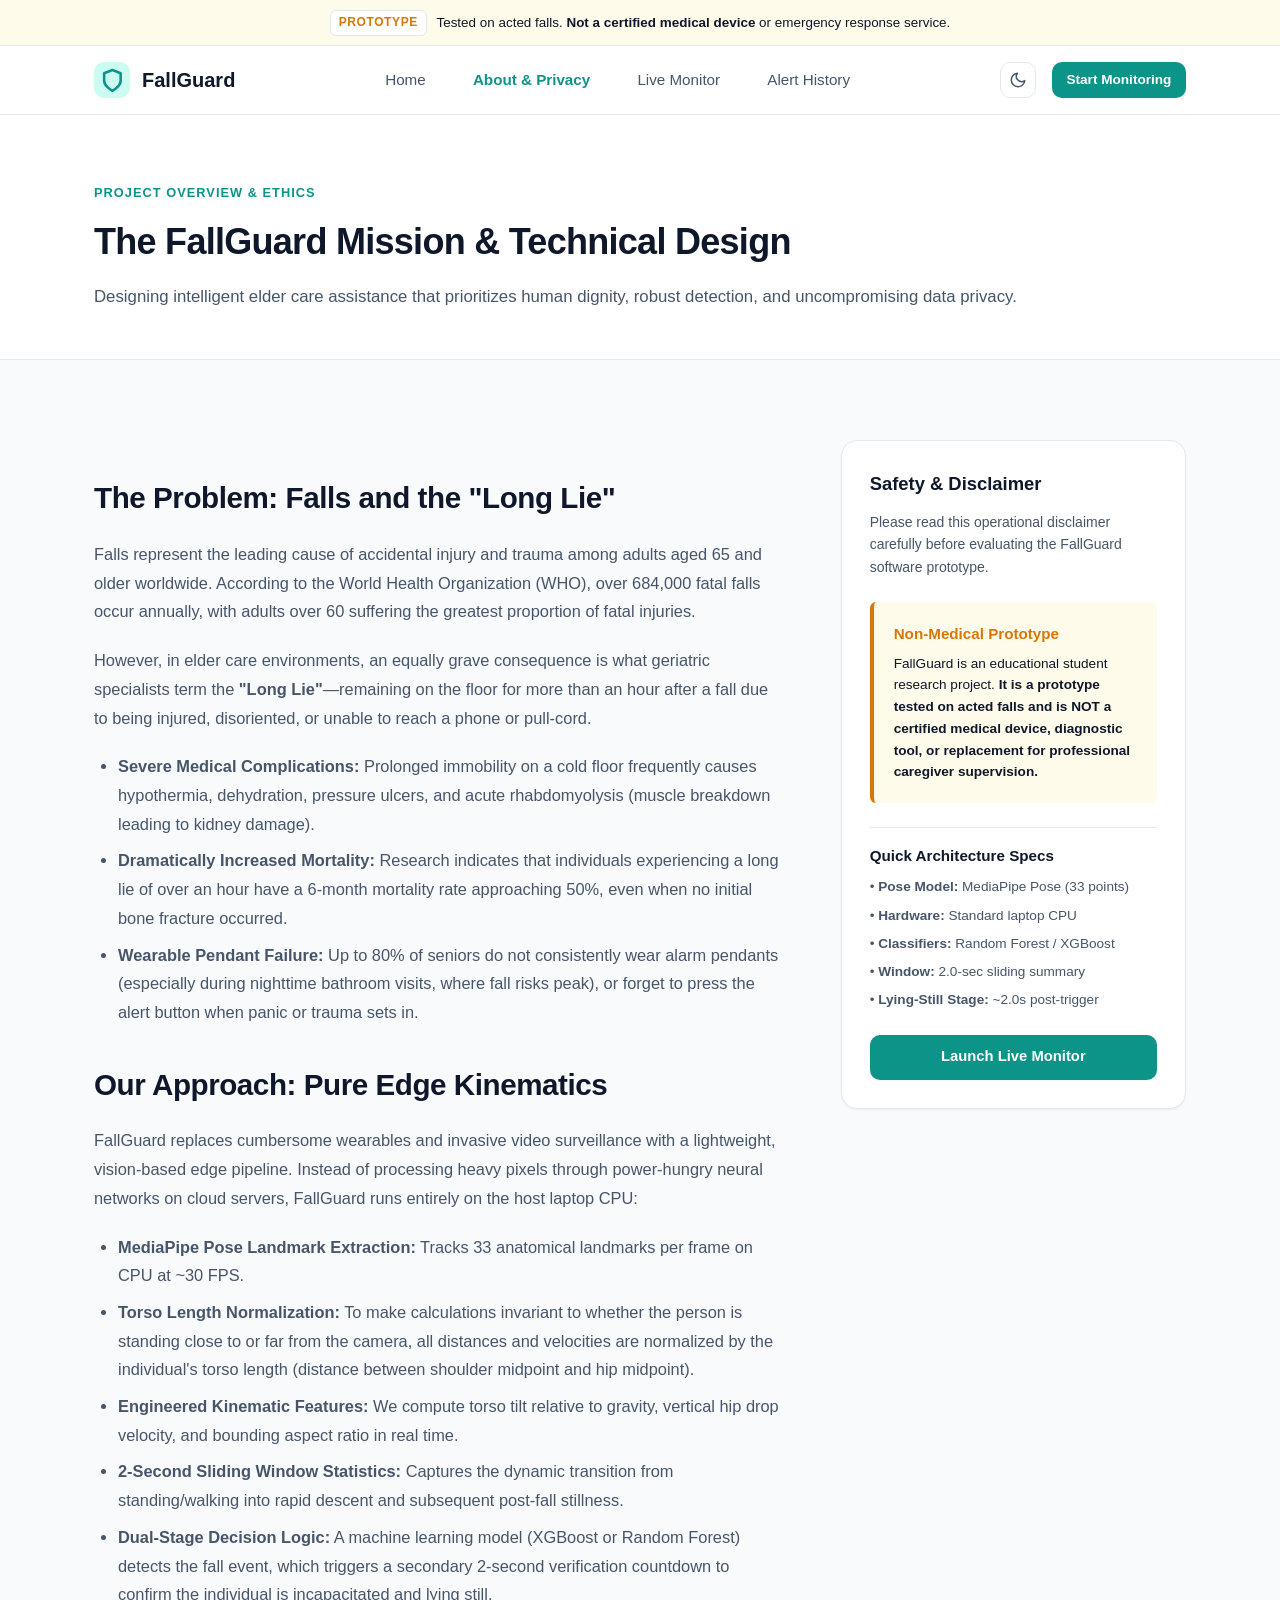
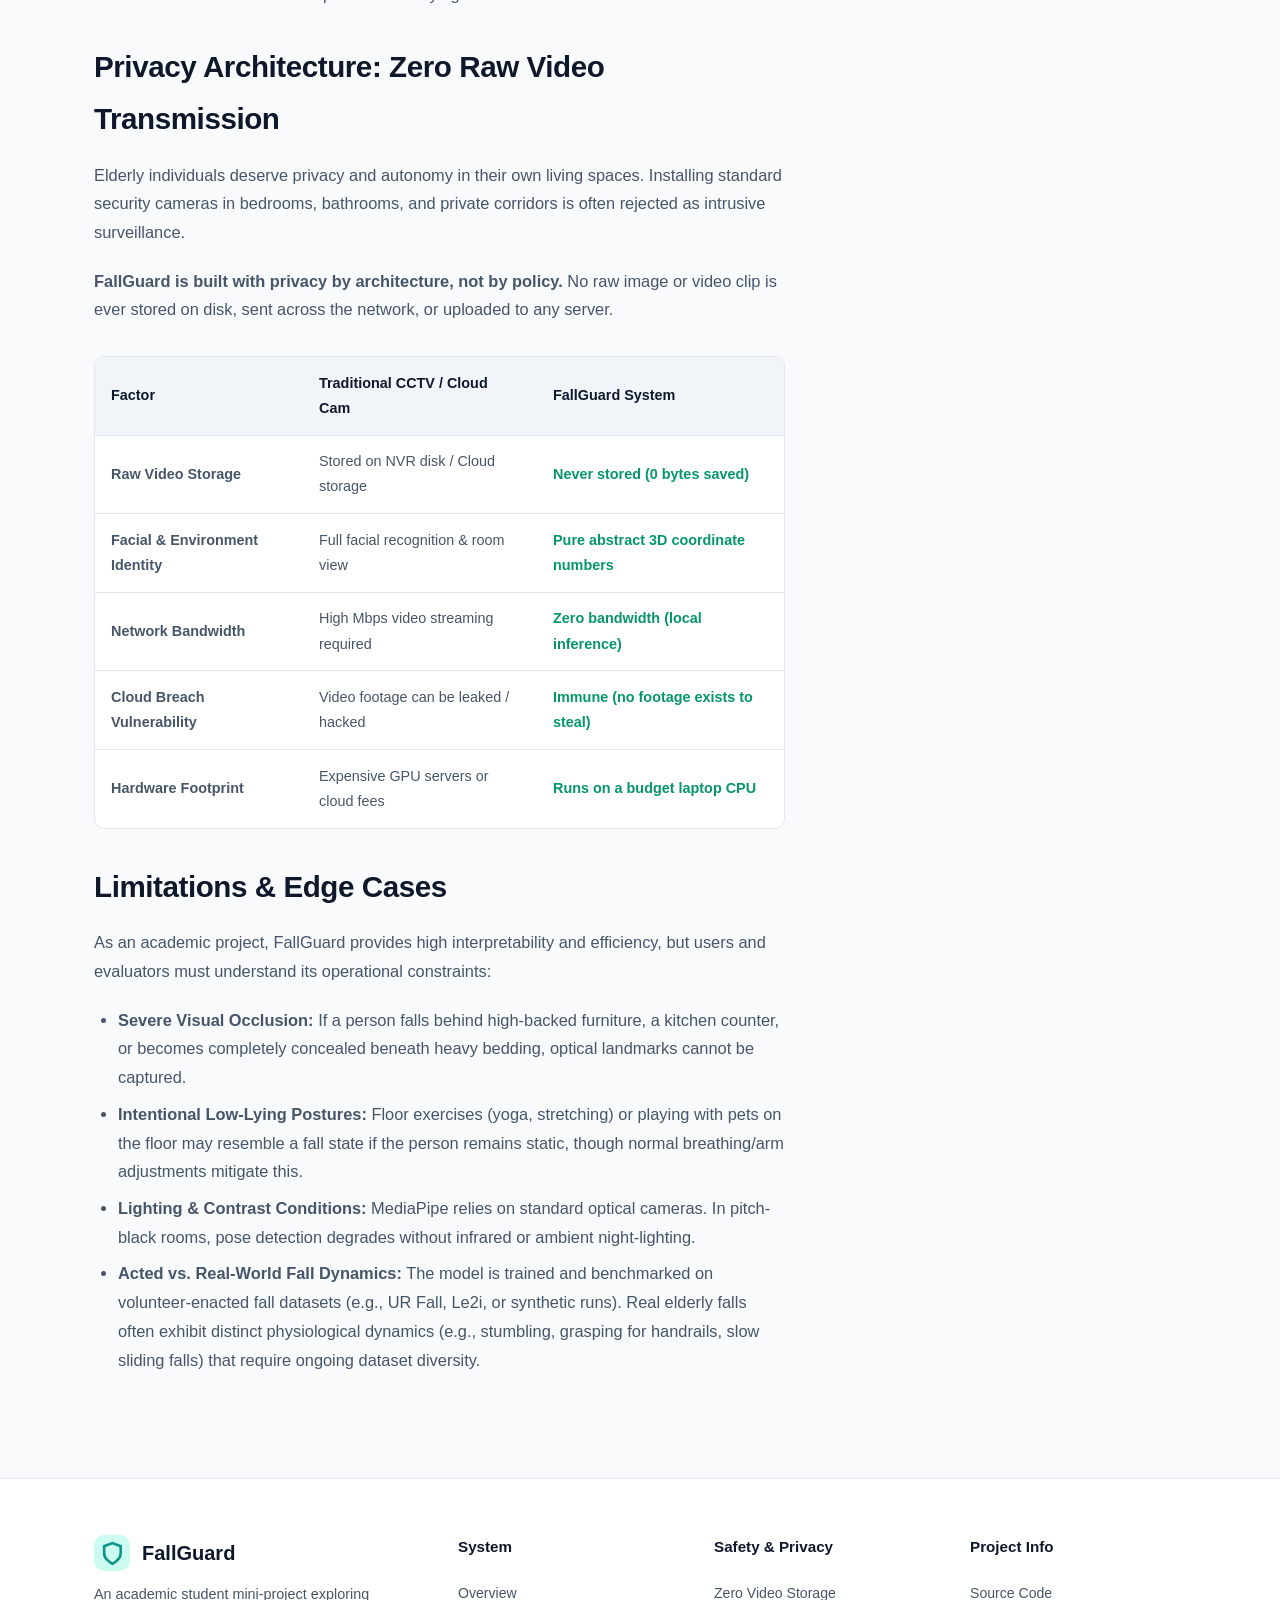
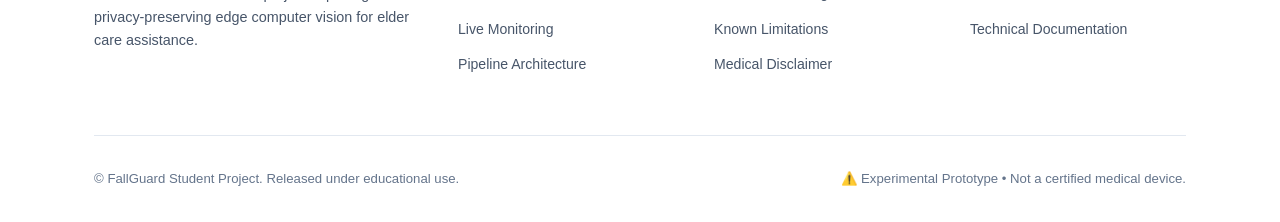
==== app/frontend/about.html @ 69213f38 "first commit: initial FallGuard real-time fall detection project" ====
<!DOCTYPE html>
<html lang="en">
<head>
  <meta charset="UTF-8">
  <meta name="viewport" content="width=device-width, initial-scale=1.0">
  <title>About FallGuard - Problem, Approach, & Privacy Architecture</title>
  <meta name="description" content="Learn about FallGuard's approach to elderly fall detection, solving the 'long lie' problem with zero raw video storage and strict edge privacy.">
  <link rel="stylesheet" href="css/style.css">
</head>
<body>

  <!-- Top Safety Disclaimer Banner -->
  <aside class="disclaimer-banner" role="alert">
    <div class="container">
      <span class="disclaimer-badge">Prototype</span>
      <span>Tested on acted falls. <strong>Not a certified medical device</strong> or emergency response service.</span>
    </div>
  </aside>

  <!-- Shared Navigation Bar -->
  <header class="site-header">
    <div class="container">
      <nav class="navbar" aria-label="Main Navigation">
        <a href="index.html" class="brand" aria-label="FallGuard Home">
          <div class="brand-icon">
            <svg viewBox="0 0 24 24" fill="none" stroke="currentColor" stroke-width="2.5" stroke-linecap="round" stroke-linejoin="round">
              <path d="M12 22s8-4 8-10V5l-8-3-8 3v7c0 6 8 10 8 10z"/>
            </svg>
          </div>
          <span>FallGuard</span>
        </a>

        <ul class="nav-links">
          <li><a href="index.html" class="nav-link">Home</a></li>
          <li><a href="about.html" class="nav-link active">About & Privacy</a></li>
          <li><a href="monitor.html" class="nav-link">Live Monitor</a></li>
        </ul>

        <div class="nav-actions">
          <button id="theme-toggle" class="btn btn-icon-only" aria-label="Toggle theme">
            <!-- Populated via main.js -->
          </button>
          <a href="monitor.html" class="btn btn-primary btn-sm">Start Monitoring</a>
          <button id="mobile-menu-toggle" class="mobile-toggle" aria-label="Open navigation menu">
            <svg width="24" height="24" viewBox="0 0 24 24" fill="none" stroke="currentColor" stroke-width="2">
              <line x1="3" y1="12" x2="21" y2="12"></line>
              <line x1="3" y1="6" x2="21" y2="6"></line>
              <line x1="3" y1="18" x2="21" y2="18"></line>
            </svg>
          </button>
        </div>
      </nav>
    </div>
  </header>

  <main>
    <!-- Page Header -->
    <header class="about-hero">
      <div class="container">
        <span class="section-tag">Project Overview & Ethics</span>
        <h1 class="section-title">The FallGuard Mission & Technical Design</h1>
        <p class="section-subtitle">
          Designing intelligent elder care assistance that prioritizes human dignity, robust detection, and uncompromising data privacy.
        </p>
      </div>
    </header>

    <div class="section">
      <div class="container">
        <div class="about-content-grid">
          <!-- Main Content -->
          <article class="prose">
            <section id="problem">
              <h2>The Problem: Falls and the "Long Lie"</h2>
              <p>
                Falls represent the leading cause of accidental injury and trauma among adults aged 65 and older worldwide. 
                According to the World Health Organization (WHO), over 684,000 fatal falls occur annually, with adults over 60 suffering the greatest proportion of fatal injuries.
              </p>
              <p>
                However, in elder care environments, an equally grave consequence is what geriatric specialists term the <strong>"Long Lie"</strong>—remaining on the floor for more than an hour after a fall due to being injured, disoriented, or unable to reach a phone or pull-cord.
              </p>
              <ul>
                <li><strong>Severe Medical Complications:</strong> Prolonged immobility on a cold floor frequently causes hypothermia, dehydration, pressure ulcers, and acute rhabdomyolysis (muscle breakdown leading to kidney damage).</li>
                <li><strong>Dramatically Increased Mortality:</strong> Research indicates that individuals experiencing a long lie of over an hour have a 6-month mortality rate approaching 50%, even when no initial bone fracture occurred.</li>
                <li><strong>Wearable Pendant Failure:</strong> Up to 80% of seniors do not consistently wear alarm pendants (especially during nighttime bathroom visits, where fall risks peak), or forget to press the alert button when panic or trauma sets in.</li>
              </ul>
            </section>

            <section id="approach">
              <h2>Our Approach: Pure Edge Kinematics</h2>
              <p>
                FallGuard replaces cumbersome wearables and invasive video surveillance with a lightweight, vision-based edge pipeline. 
                Instead of processing heavy pixels through power-hungry neural networks on cloud servers, FallGuard runs entirely on the host laptop CPU:
              </p>
              <ul>
                <li><strong>MediaPipe Pose Landmark Extraction:</strong> Tracks 33 anatomical landmarks per frame on CPU at ~30 FPS.</li>
                <li><strong>Torso Length Normalization:</strong> To make calculations invariant to whether the person is standing close to or far from the camera, all distances and velocities are normalized by the individual's torso length (distance between shoulder midpoint and hip midpoint).</li>
                <li><strong>Engineered Kinematic Features:</strong> We compute torso tilt relative to gravity, vertical hip drop velocity, and bounding aspect ratio in real time.</li>
                <li><strong>2-Second Sliding Window Statistics:</strong> Captures the dynamic transition from standing/walking into rapid descent and subsequent post-fall stillness.</li>
                <li><strong>Dual-Stage Decision Logic:</strong> A machine learning model (XGBoost or Random Forest) detects the fall event, which triggers a secondary 2-second verification countdown to confirm the individual is incapacitated and lying still.</li>
              </ul>
            </section>

            <section id="privacy">
              <h2>Privacy Architecture: Zero Raw Video Transmission</h2>
              <p>
                Elderly individuals deserve privacy and autonomy in their own living spaces. Installing standard security cameras in bedrooms, bathrooms, and private corridors is often rejected as intrusive surveillance.
              </p>
              <p>
                <strong>FallGuard is built with privacy by architecture, not by policy.</strong> No raw image or video clip is ever stored on disk, sent across the network, or uploaded to any server.
              </p>

              <!-- Comparison Table -->
              <div class="comparison-table-wrapper">
                <table class="comparison-table">
                  <thead>
                    <tr>
                      <th>Factor</th>
                      <th>Traditional CCTV / Cloud Cam</th>
                      <th>FallGuard System</th>
                    </tr>
                  </thead>
                  <tbody>
                    <tr>
                      <td><strong>Raw Video Storage</strong></td>
                      <td>Stored on NVR disk / Cloud storage</td>
                      <td><span style="color:var(--safe); font-weight:700;">Never stored (0 bytes saved)</span></td>
                    </tr>
                    <tr>
                      <td><strong>Facial & Environment Identity</strong></td>
                      <td>Full facial recognition & room view</td>
                      <td><span style="color:var(--safe); font-weight:700;">Pure abstract 3D coordinate numbers</span></td>
                    </tr>
                    <tr>
                      <td><strong>Network Bandwidth</strong></td>
                      <td>High Mbps video streaming required</td>
                      <td><span style="color:var(--safe); font-weight:700;">Zero bandwidth (local inference)</span></td>
                    </tr>
                    <tr>
                      <td><strong>Cloud Breach Vulnerability</strong></td>
                      <td>Video footage can be leaked / hacked</td>
                      <td><span style="color:var(--safe); font-weight:700;">Immune (no footage exists to steal)</span></td>
                    </tr>
                    <tr>
                      <td><strong>Hardware Footprint</strong></td>
                      <td>Expensive GPU servers or cloud fees</td>
                      <td><span style="color:var(--safe); font-weight:700;">Runs on a budget laptop CPU</span></td>
                    </tr>
                  </tbody>
                </table>
              </div>
            </section>

            <section id="limitations">
              <h2>Limitations & Edge Cases</h2>
              <p>
                As an academic project, FallGuard provides high interpretability and efficiency, but users and evaluators must understand its operational constraints:
              </p>
              <ul>
                <li><strong>Severe Visual Occlusion:</strong> If a person falls behind high-backed furniture, a kitchen counter, or becomes completely concealed beneath heavy bedding, optical landmarks cannot be captured.</li>
                <li><strong>Intentional Low-Lying Postures:</strong> Floor exercises (yoga, stretching) or playing with pets on the floor may resemble a fall state if the person remains static, though normal breathing/arm adjustments mitigate this.</li>
                <li><strong>Lighting & Contrast Conditions:</strong> MediaPipe relies on standard optical cameras. In pitch-black rooms, pose detection degrades without infrared or ambient night-lighting.</li>
                <li><strong>Acted vs. Real-World Fall Dynamics:</strong> The model is trained and benchmarked on volunteer-enacted fall datasets (e.g., UR Fall, Le2i, or synthetic runs). Real elderly falls often exhibit distinct physiological dynamics (e.g., stumbling, grasping for handrails, slow sliding falls) that require ongoing dataset diversity.</li>
              </ul>
            </section>
          </article>

          <!-- Sidebar Sticky Information -->
          <aside class="sidebar-box" id="disclaimer">
            <h4>Safety & Disclaimer</h4>
            <p>
              Please read this operational disclaimer carefully before evaluating the FallGuard software prototype.
            </p>

            <div class="disclaimer-card">
              <h5>Non-Medical Prototype</h5>
              <p>
                FallGuard is an educational student research project. 
                <strong>It is a prototype tested on acted falls and is NOT a certified medical device, diagnostic tool, or replacement for professional caregiver supervision.</strong>
              </p>
            </div>

            <div style="margin-top: 1.5rem; padding-top: 1rem; border-top: 1px solid var(--border-color);">
              <h5 style="font-size: 0.95rem; margin-bottom: 0.5rem; color: var(--text-main);">Quick Architecture Specs</h5>
              <ul style="font-size: 0.85rem; color: var(--text-muted); list-style: none; padding-left: 0;">
                <li style="margin-bottom: 0.4rem;">&bull; <strong>Pose Model:</strong> MediaPipe Pose (33 points)</li>
                <li style="margin-bottom: 0.4rem;">&bull; <strong>Hardware:</strong> Standard laptop CPU</li>
                <li style="margin-bottom: 0.4rem;">&bull; <strong>Classifiers:</strong> Random Forest / XGBoost</li>
                <li style="margin-bottom: 0.4rem;">&bull; <strong>Window:</strong> 2.0-sec sliding summary</li>
                <li style="margin-bottom: 0.4rem;">&bull; <strong>Lying-Still Stage:</strong> ~2.0s post-trigger</li>
              </ul>
            </div>

            <div style="margin-top: 1.5rem;">
              <a href="monitor.html" class="btn btn-primary" style="width: 100%;">Launch Live Monitor</a>
            </div>
          </aside>
        </div>
      </div>
    </div>
  </main>

  <!-- Shared Footer -->
  <footer class="site-footer">
    <div class="container">
      <div class="footer-grid">
        <div class="footer-brand">
          <div class="brand">
            <div class="brand-icon">
              <svg viewBox="0 0 24 24" fill="none" stroke="currentColor" stroke-width="2.5">
                <path d="M12 22s8-4 8-10V5l-8-3-8 3v7c0 6 8 10 8 10z"/>
              </svg>
            </div>
            <span>FallGuard</span>
          </div>
          <p>
            An academic student mini-project exploring privacy-preserving edge computer vision for elder care assistance.
          </p>
        </div>

        <div class="footer-column">
          <h5>System</h5>
          <ul>
            <li><a href="index.html">Overview</a></li>
            <li><a href="monitor.html">Live Monitoring</a></li>
            <li><a href="about.html#approach">Pipeline Architecture</a></li>
          </ul>
        </div>

        <div class="footer-column">
          <h5>Safety & Privacy</h5>
          <ul>
            <li><a href="about.html#privacy">Zero Video Storage</a></li>
            <li><a href="about.html#limitations">Known Limitations</a></li>
            <li><a href="about.html#disclaimer">Medical Disclaimer</a></li>
          </ul>
        </div>

        <div class="footer-column">
          <h5>Project Info</h5>
          <ul>
            <li><a href="https://github.com" target="_blank" rel="noopener">Source Code</a></li>
            <li><a href="about.html">Technical Documentation</a></li>
          </ul>
        </div>
      </div>

      <div class="footer-bottom">
        <div>&copy; FallGuard Student Project. Released under educational use.</div>
        <div>⚠️ Experimental Prototype &bull; Not a certified medical device.</div>
      </div>
    </div>
  </footer>

  <script src="js/main.js"></script>
</body>
</html>
---- app/frontend/css/style.css ----
/* ==========================================================================
   FallGuard - Modern Healthcare-Inspired Design System
   Privacy-Friendly Edge Fall Detection System
   ========================================================================== */

:root {
  /* Color Palette - Light Mode (Default) */
  --bg-primary: #f8fafc;
  --bg-surface: #ffffff;
  --bg-surface-elevated: #ffffff;
  --bg-subtle: #f1f5f9;
  --border-color: #e2e8f0;
  --border-subtle: #cbd5e1;

  --text-main: #0f172a;
  --text-muted: #475569;
  --text-faint: #64748b;

  /* Primary Brand (Calm Medical Teal / Cyan) */
  --primary: #0d9488;
  --primary-hover: #0f766e;
  --primary-light: #ccfbf1;
  --primary-glow: rgba(13, 148, 136, 0.15);

  /* Secondary Brand (Trust Navy) */
  --navy: #1e293b;
  --navy-light: #334155;

  /* Status Colors */
  --safe: #059669;
  --safe-bg: #ecfdf5;
  --warning: #d97706;
  --warning-bg: #fffbeb;
  --alert: #dc2626;
  --alert-bg: #fef2f2;
  --info: #0284c7;
  --info-bg: #f0f9ff;

  /* Typography & Layout */
  --font-family: -apple-system, BlinkMacSystemFont, "Segoe UI", Roboto, "Helvetica Neue", Arial, sans-serif;
  --font-mono: ui-monospace, SFMono-Regular, Menlo, Monaco, Consolas, monospace;
  --container-max-width: 1140px;
  --radius-sm: 6px;
  --radius-md: 10px;
  --radius-lg: 16px;
  --radius-full: 9999px;

  /* Shadows */
  --shadow-sm: 0 1px 2px 0 rgba(0, 0, 0, 0.05);
  --shadow-md: 0 4px 6px -1px rgba(0, 0, 0, 0.07), 0 2px 4px -2px rgba(0, 0, 0, 0.05);
  --shadow-lg: 0 10px 15px -3px rgba(0, 0, 0, 0.08), 0 4px 6px -4px rgba(0, 0, 0, 0.04);
  --shadow-glow: 0 0 20px var(--primary-glow);

  /* Transitions */
  --transition-fast: 0.15s ease;
  --transition-normal: 0.25s ease;
}

/* ==========================================================================
   Dark Theme (Automatic via prefers-color-scheme & Manual [data-theme="dark"])
   ========================================================================== */
@media (prefers-color-scheme: dark) {
  :root:not([data-theme="light"]) {
    --bg-primary: #0b1120;
    --bg-surface: #131d33;
    --bg-surface-elevated: #1a2744;
    --bg-subtle: #1e293b;
    --border-color: #24344d;
    --border-subtle: #334155;

    --text-main: #f8fafc;
    --text-muted: #94a3b8;
    --text-faint: #64748b;

    --primary: #14b8a6;
    --primary-hover: #2dd4bf;
    --primary-light: rgba(20, 184, 166, 0.18);
    --primary-glow: rgba(20, 184, 166, 0.25);

    --navy: #0f172a;
    --navy-light: #1e293b;

    --safe: #34d399;
    --safe-bg: rgba(16, 185, 129, 0.12);
    --warning: #fbbf24;
    --warning-bg: rgba(245, 158, 11, 0.12);
    --alert: #f87171;
    --alert-bg: rgba(239, 68, 68, 0.15);
    --info: #38bdf8;
    --info-bg: rgba(56, 189, 248, 0.12);

    --shadow-sm: 0 1px 3px 0 rgba(0, 0, 0, 0.3);
    --shadow-md: 0 4px 8px -1px rgba(0, 0, 0, 0.4);
    --shadow-lg: 0 12px 24px -4px rgba(0, 0, 0, 0.5);
  }
}

:root[data-theme="dark"] {
  --bg-primary: #0b1120;
  --bg-surface: #131d33;
  --bg-surface-elevated: #1a2744;
  --bg-subtle: #1e293b;
  --border-color: #24344d;
  --border-subtle: #334155;

  --text-main: #f8fafc;
  --text-muted: #94a3b8;
  --text-faint: #64748b;

  --primary: #14b8a6;
  --primary-hover: #2dd4bf;
  --primary-light: rgba(20, 184, 166, 0.18);
  --primary-glow: rgba(20, 184, 166, 0.25);

  --navy: #0f172a;
  --navy-light: #1e293b;

  --safe: #34d399;
  --safe-bg: rgba(16, 185, 129, 0.12);
  --warning: #fbbf24;
  --warning-bg: rgba(245, 158, 11, 0.12);
  --alert: #f87171;
  --alert-bg: rgba(239, 68, 68, 0.15);
  --info: #38bdf8;
  --info-bg: rgba(56, 189, 248, 0.12);

  --shadow-sm: 0 1px 3px 0 rgba(0, 0, 0, 0.3);
  --shadow-md: 0 4px 8px -1px rgba(0, 0, 0, 0.4);
  --shadow-lg: 0 12px 24px -4px rgba(0, 0, 0, 0.5);
}

/* ==========================================================================
   Base Resets & Global Styles
   ========================================================================== */
*, *::before, *::after {
  box-sizing: border-box;
  margin: 0;
  padding: 0;
}

html {
  font-family: var(--font-family);
  font-size: 16px;
  line-height: 1.6;
  scroll-behavior: smooth;
  color: var(--text-main);
  background-color: var(--bg-primary);
  transition: background-color var(--transition-normal), color var(--transition-normal);
}

body {
  min-height: 100vh;
  display: flex;
  flex-direction: column;
}

img, svg {
  display: block;
  max-width: 100%;
}

a {
  color: var(--primary);
  text-decoration: none;
  transition: color var(--transition-fast);
}

a:hover {
  color: var(--primary-hover);
}

/* Container */
.container {
  width: 100%;
  max-width: var(--container-max-width);
  margin-left: auto;
  margin-right: auto;
  padding-left: 1.5rem;
  padding-right: 1.5rem;
}

/* ==========================================================================
   Disclaimer Banner
   ========================================================================== */
.disclaimer-banner {
  background-color: var(--warning-bg);
  border-bottom: 1px solid var(--border-color);
  color: var(--text-main);
  font-size: 0.84rem;
  padding: 0.6rem 1rem;
}

.disclaimer-banner .container {
  display: flex;
  align-items: center;
  justify-content: center;
  gap: 0.6rem;
  text-align: center;
}

.disclaimer-badge {
  display: inline-flex;
  align-items: center;
  gap: 0.3rem;
  font-weight: 700;
  color: var(--warning);
  text-transform: uppercase;
  letter-spacing: 0.05em;
  font-size: 0.75rem;
  background: var(--bg-surface);
  border: 1px solid var(--border-color);
  padding: 0.15rem 0.5rem;
  border-radius: var(--radius-sm);
}

/* ==========================================================================
   Navigation Bar
   ========================================================================== */
.site-header {
  position: sticky;
  top: 0;
  z-index: 100;
  background-color: var(--bg-surface);
  backdrop-filter: blur(12px);
  -webkit-backdrop-filter: blur(12px);
  border-bottom: 1px solid var(--border-color);
  transition: background-color var(--transition-normal), border-color var(--transition-normal);
}

.navbar {
  display: flex;
  align-items: center;
  justify-content: space-between;
  height: 4.25rem;
}

.brand {
  display: flex;
  align-items: center;
  gap: 0.75rem;
  font-size: 1.25rem;
  font-weight: 700;
  color: var(--text-main);
}

.brand-icon {
  width: 2.25rem;
  height: 2.25rem;
  color: var(--primary);
  background: var(--primary-light);
  padding: 0.35rem;
  border-radius: var(--radius-md);
  display: flex;
  align-items: center;
  justify-content: center;
}

.nav-links {
  display: flex;
  align-items: center;
  list-style: none;
  gap: 1.75rem;
}

.nav-link {
  font-size: 0.95rem;
  font-weight: 500;
  color: var(--text-muted);
  padding: 0.4rem 0.6rem;
  border-radius: var(--radius-sm);
  transition: color var(--transition-fast), background-color var(--transition-fast);
}

.nav-link:hover {
  color: var(--primary);
  background-color: var(--bg-subtle);
}

.nav-link.active {
  color: var(--primary);
  font-weight: 600;
}

.nav-actions {
  display: flex;
  align-items: center;
  gap: 1rem;
}

/* Buttons */
.btn {
  display: inline-flex;
  align-items: center;
  justify-content: center;
  gap: 0.5rem;
  font-size: 0.925rem;
  font-weight: 600;
  padding: 0.6rem 1.25rem;
  border-radius: var(--radius-md);
  cursor: pointer;
  border: 1px solid transparent;
  transition: all var(--transition-fast);
}

.btn-primary {
  background-color: var(--primary);
  color: #ffffff;
  box-shadow: var(--shadow-sm);
}

.btn-primary:hover {
  background-color: var(--primary-hover);
  color: #ffffff;
  transform: translateY(-1px);
  box-shadow: var(--shadow-md);
}

.btn-outline {
  background-color: transparent;
  border-color: var(--border-subtle);
  color: var(--text-main);
}

.btn-outline:hover {
  background-color: var(--bg-subtle);
  border-color: var(--primary);
  color: var(--primary);
}

.btn-sm {
  padding: 0.4rem 0.85rem;
  font-size: 0.85rem;
}

.btn-icon-only {
  width: 2.25rem;
  height: 2.25rem;
  padding: 0;
  border-radius: var(--radius-md);
  border: 1px solid var(--border-color);
  background: var(--bg-surface);
  color: var(--text-muted);
}

.btn-icon-only:hover {
  color: var(--text-main);
  background: var(--bg-subtle);
}

/* Mobile Toggle */
.mobile-toggle {
  display: none;
  background: transparent;
  border: none;
  color: var(--text-main);
  cursor: pointer;
  padding: 0.5rem;
}

/* ==========================================================================
   Hero Section
   ========================================================================== */
.hero {
  padding: 5rem 0 4rem;
  background: radial-gradient(circle at 85% 15%, var(--primary-glow) 0%, transparent 60%);
  position: relative;
  overflow: hidden;
}

.hero-grid {
  display: grid;
  grid-template-columns: 1.15fr 0.85fr;
  align-items: center;
  gap: 3.5rem;
}

.hero-pill {
  display: inline-flex;
  align-items: center;
  gap: 0.5rem;
  padding: 0.35rem 0.85rem;
  border-radius: var(--radius-full);
  background: var(--primary-light);
  color: var(--primary);
  font-size: 0.825rem;
  font-weight: 600;
  margin-bottom: 1.25rem;
  border: 1px solid rgba(13, 148, 136, 0.25);
}

.hero-title {
  font-size: 3rem;
  line-height: 1.15;
  font-weight: 800;
  letter-spacing: -0.025em;
  margin-bottom: 1.25rem;
  color: var(--text-main);
}

.hero-title .highlight {
  color: var(--primary);
  background: linear-gradient(135deg, var(--primary) 0%, #0284c7 100%);
  -webkit-background-clip: text;
  -webkit-text-fill-color: transparent;
}

.hero-desc {
  font-size: 1.125rem;
  color: var(--text-muted);
  line-height: 1.65;
  margin-bottom: 2rem;
  max-width: 580px;
}

.hero-actions {
  display: flex;
  align-items: center;
  gap: 1rem;
  flex-wrap: wrap;
  margin-bottom: 2rem;
}

.hero-stats {
  display: flex;
  gap: 2rem;
  padding-top: 1.5rem;
  border-top: 1px solid var(--border-color);
}

.stat-item h4 {
  font-size: 1.5rem;
  font-weight: 800;
  color: var(--text-main);
}

.stat-item p {
  font-size: 0.825rem;
  color: var(--text-muted);
}

/* Hero Visual / Interactive Skeleton Card */
.hero-card {
  background: var(--bg-surface);
  border: 1px solid var(--border-color);
  border-radius: var(--radius-lg);
  padding: 1.5rem;
  box-shadow: var(--shadow-lg);
  position: relative;
}

.hero-card-header {
  display: flex;
  align-items: center;
  justify-content: space-between;
  margin-bottom: 1rem;
  padding-bottom: 0.75rem;
  border-bottom: 1px solid var(--border-color);
}

.status-badge {
  display: inline-flex;
  align-items: center;
  gap: 0.4rem;
  padding: 0.25rem 0.65rem;
  border-radius: var(--radius-full);
  font-size: 0.775rem;
  font-weight: 600;
}

.status-badge.safe {
  background: var(--safe-bg);
  color: var(--safe);
}

.status-badge.alert {
  background: var(--alert-bg);
  color: var(--alert);
}

.pulse-dot {
  width: 8px;
  height: 8px;
  border-radius: 50%;
  background-color: currentColor;
  box-shadow: 0 0 0 0 currentColor;
  animation: pulse-ring 2s cubic-bezier(0.455, 0.03, 0.515, 0.955) infinite;
}

@keyframes pulse-ring {
  0% { transform: scale(0.95); opacity: 0.8; }
  50% { transform: scale(1.4); opacity: 0.4; }
  100% { transform: scale(0.95); opacity: 0.8; }
}

.skeleton-preview {
  background: var(--bg-subtle);
  border-radius: var(--radius-md);
  height: 230px;
  display: flex;
  flex-direction: column;
  align-items: center;
  justify-content: center;
  position: relative;
  overflow: hidden;
  border: 1px dashed var(--border-subtle);
}

.skeleton-svg {
  width: 140px;
  height: 180px;
  stroke: var(--primary);
  stroke-width: 2;
  fill: none;
}

.privacy-tag {
  position: absolute;
  bottom: 0.75rem;
  left: 0.75rem;
  background: var(--bg-surface);
  border: 1px solid var(--border-color);
  padding: 0.25rem 0.6rem;
  border-radius: var(--radius-sm);
  font-size: 0.72rem;
  font-weight: 600;
  color: var(--text-muted);
  display: flex;
  align-items: center;
  gap: 0.35rem;
}

.hero-card-footer {
  margin-top: 1rem;
  display: grid;
  grid-template-columns: repeat(3, 1fr);
  gap: 0.5rem;
  text-align: center;
}

.metric-mini {
  background: var(--bg-subtle);
  padding: 0.5rem;
  border-radius: var(--radius-sm);
}

.metric-mini-label {
  font-size: 0.7rem;
  color: var(--text-muted);
  text-transform: uppercase;
  letter-spacing: 0.04em;
}

.metric-mini-val {
  font-size: 0.95rem;
  font-weight: 700;
  color: var(--text-main);
  font-family: var(--font-mono);
}

/* ==========================================================================
   Sections General
   ========================================================================== */
.section {
  padding: 5rem 0;
}

.section-alt {
  background-color: var(--bg-surface);
  border-top: 1px solid var(--border-color);
  border-bottom: 1px solid var(--border-color);
}

.section-header {
  text-align: center;
  max-width: 680px;
  margin: 0 auto 3.5rem;
}

.section-tag {
  display: inline-block;
  font-size: 0.8rem;
  font-weight: 700;
  text-transform: uppercase;
  letter-spacing: 0.08em;
  color: var(--primary);
  margin-bottom: 0.6rem;
}

.section-title {
  font-size: 2.25rem;
  font-weight: 800;
  color: var(--text-main);
  letter-spacing: -0.02em;
  margin-bottom: 0.85rem;
}

.section-subtitle {
  font-size: 1.05rem;
  color: var(--text-muted);
  line-height: 1.6;
}

/* ==========================================================================
   4-Step "How It Works" Flow
   ========================================================================== */
.steps-grid {
  display: grid;
  grid-template-columns: repeat(4, 1fr);
  gap: 1.5rem;
  position: relative;
}

.step-card {
  background: var(--bg-surface);
  border: 1px solid var(--border-color);
  border-radius: var(--radius-lg);
  padding: 1.75rem 1.5rem;
  display: flex;
  flex-direction: column;
  position: relative;
  transition: transform var(--transition-fast), box-shadow var(--transition-fast), border-color var(--transition-fast);
}

.step-card:hover {
  transform: translateY(-4px);
  box-shadow: var(--shadow-lg);
  border-color: var(--primary);
}

.step-num {
  width: 2.25rem;
  height: 2.25rem;
  border-radius: 50%;
  background: var(--primary-light);
  color: var(--primary);
  font-weight: 700;
  font-size: 0.95rem;
  display: flex;
  align-items: center;
  justify-content: center;
  margin-bottom: 1.25rem;
}

.step-icon {
  width: 2.75rem;
  height: 2.75rem;
  color: var(--primary);
  margin-bottom: 1rem;
}

.step-title {
  font-size: 1.15rem;
  font-weight: 700;
  color: var(--text-main);
  margin-bottom: 0.5rem;
}

.step-desc {
  font-size: 0.9rem;
  color: var(--text-muted);
  line-height: 1.55;
}

.step-privacy-note {
  margin-top: auto;
  padding-top: 1rem;
  font-size: 0.775rem;
  font-weight: 600;
  color: var(--safe);
  display: flex;
  align-items: center;
  gap: 0.35rem;
}

/* ==========================================================================
   Key Features Grid
   ========================================================================== */
.features-grid {
  display: grid;
  grid-template-columns: repeat(3, 1fr);
  gap: 1.75rem;
}

.feature-card {
  background: var(--bg-surface);
  border: 1px solid var(--border-color);
  border-radius: var(--radius-lg);
  padding: 2rem;
  transition: all var(--transition-fast);
}

.feature-card:hover {
  border-color: var(--primary);
  box-shadow: var(--shadow-md);
  transform: translateY(-3px);
}

.feature-icon-wrapper {
  width: 3.25rem;
  height: 3.25rem;
  border-radius: var(--radius-md);
  background: var(--primary-light);
  color: var(--primary);
  display: flex;
  align-items: center;
  justify-content: center;
  margin-bottom: 1.25rem;
}

.feature-title {
  font-size: 1.25rem;
  font-weight: 700;
  color: var(--text-main);
  margin-bottom: 0.6rem;
}

.feature-desc {
  font-size: 0.925rem;
  color: var(--text-muted);
  line-height: 1.6;
}

/* ==========================================================================
   Call To Action (CTA) Section
   ========================================================================== */
.cta-box {
  background: linear-gradient(135deg, var(--navy) 0%, #1e3a5f 100%);
  color: #ffffff;
  border-radius: var(--radius-lg);
  padding: 3.5rem 3rem;
  text-align: center;
  box-shadow: var(--shadow-lg);
}

.cta-box h2 {
  font-size: 2.25rem;
  font-weight: 800;
  margin-bottom: 1rem;
  letter-spacing: -0.02em;
}

.cta-box p {
  font-size: 1.1rem;
  color: #cbd5e1;
  max-width: 600px;
  margin: 0 auto 2rem;
}

.cta-box .btn-primary {
  background-color: var(--primary);
  color: #ffffff;
  padding: 0.8rem 2rem;
  font-size: 1rem;
}

.cta-box .btn-primary:hover {
  background-color: #2dd4bf;
  color: #0f172a;
}

/* ==========================================================================
   About Page Specific Styles
   ========================================================================== */
.about-hero {
  padding: 4rem 0 3rem;
  background: var(--bg-surface);
  border-bottom: 1px solid var(--border-color);
}

.about-content-grid {
  display: grid;
  grid-template-columns: 2fr 1fr;
  gap: 3.5rem;
  align-items: start;
}

.prose {
  color: var(--text-main);
  font-size: 1.025rem;
  line-height: 1.75;
}

.prose h2 {
  font-size: 1.85rem;
  font-weight: 800;
  color: var(--text-main);
  margin-top: 2rem;
  margin-bottom: 1rem;
  letter-spacing: -0.015em;
}

.prose h3 {
  font-size: 1.35rem;
  font-weight: 700;
  color: var(--text-main);
  margin-top: 1.5rem;
  margin-bottom: 0.75rem;
}

.prose p {
  margin-bottom: 1.25rem;
  color: var(--text-muted);
}

.prose ul {
  margin-bottom: 1.5rem;
  padding-left: 1.5rem;
  color: var(--text-muted);
}

.prose li {
  margin-bottom: 0.5rem;
}

/* Comparison Table */
.comparison-table-wrapper {
  overflow-x: auto;
  margin: 2rem 0;
  border: 1px solid var(--border-color);
  border-radius: var(--radius-md);
  background: var(--bg-surface);
}

.comparison-table {
  width: 100%;
  border-collapse: collapse;
  text-align: left;
  font-size: 0.9rem;
}

.comparison-table th {
  background: var(--bg-subtle);
  padding: 0.85rem 1rem;
  font-weight: 700;
  color: var(--text-main);
  border-bottom: 1px solid var(--border-color);
}

.comparison-table td {
  padding: 0.85rem 1rem;
  border-bottom: 1px solid var(--border-color);
  color: var(--text-muted);
}

.comparison-table tr:last-child td {
  border-bottom: none;
}

/* Sidebar Callout Card */
.sidebar-box {
  background: var(--bg-surface);
  border: 1px solid var(--border-color);
  border-radius: var(--radius-lg);
  padding: 1.75rem;
  box-shadow: var(--shadow-sm);
  position: sticky;
  top: 6rem;
}

.sidebar-box h4 {
  font-size: 1.15rem;
  font-weight: 700;
  margin-bottom: 0.75rem;
  color: var(--text-main);
}

.sidebar-box p {
  font-size: 0.875rem;
  color: var(--text-muted);
  line-height: 1.6;
  margin-bottom: 1rem;
}

.disclaimer-card {
  border-left: 4px solid var(--warning);
  background: var(--warning-bg);
  padding: 1.25rem;
  border-radius: var(--radius-sm);
  margin-top: 1.5rem;
}

.disclaimer-card h5 {
  font-size: 0.95rem;
  font-weight: 700;
  color: var(--warning);
  margin-bottom: 0.4rem;
}

.disclaimer-card p {
  font-size: 0.85rem;
  color: var(--text-main);
  margin-bottom: 0;
}

/* ==========================================================================
   Monitor Page Placeholder Styles
   ========================================================================== */
.monitor-hero {
  padding: 3rem 0 2rem;
  background: var(--bg-surface);
  border-bottom: 1px solid var(--border-color);
}

.monitor-grid {
  display: grid;
  grid-template-columns: 2fr 1fr;
  gap: 2rem;
  margin: 2.5rem 0;
}

.camera-preview-container {
  background: var(--bg-surface);
  border: 1px solid var(--border-color);
  border-radius: var(--radius-lg);
  overflow: hidden;
  box-shadow: var(--shadow-md);
}

.camera-preview-header {
  padding: 1rem 1.5rem;
  border-bottom: 1px solid var(--border-color);
  display: flex;
  align-items: center;
  justify-content: space-between;
}

.camera-canvas-area {
  background: #090d16;
  height: 440px;
  position: relative;
  display: flex;
  flex-direction: column;
  align-items: center;
  justify-content: center;
  color: #94a3b8;
  text-align: center;
  padding: 2rem;
}

.camera-controls-bar {
  padding: 1rem 1.5rem;
  background: var(--bg-surface);
  border-top: 1px solid var(--border-color);
  display: flex;
  align-items: center;
  justify-content: space-between;
  flex-wrap: wrap;
  gap: 1rem;
}

/* Video Stage & Canvas Overlay */
.video-stage {
  position: relative;
  width: 100%;
  aspect-ratio: 4 / 3;
  background: #020617;
  display: flex;
  align-items: center;
  justify-content: center;
  overflow: hidden;
}

#webcam-video {
  position: absolute;
  top: 0;
  left: 0;
  width: 100%;
  height: 100%;
  object-fit: cover;
  transform: scaleX(-1);
  display: block;
}

#output-canvas {
  position: absolute;
  top: 0;
  left: 0;
  width: 100%;
  height: 100%;
  object-fit: cover;
  transform: scaleX(-1);
  pointer-events: none;
  z-index: 5;
}

/* Standby Empty State */
.video-standby-state {
  display: flex;
  flex-direction: column;
  align-items: center;
  justify-content: center;
  text-align: center;
  color: #94a3b8;
  padding: 2rem;
  z-index: 1;
}

.video-standby-icon {
  width: 54px;
  height: 54px;
  color: #64748b;
  margin-bottom: 1rem;
}

/* Overlays on Canvas */
.no-person-pill {
  position: absolute;
  top: 1.25rem;
  left: 50%;
  transform: translateX(-50%);
  z-index: 10;
  background: rgba(15, 23, 42, 0.88);
  border: 1px solid rgba(245, 158, 11, 0.35);
  color: #fbbf24;
  padding: 0.4rem 1rem;
  border-radius: var(--radius-full);
  font-size: 0.825rem;
  font-weight: 600;
  display: flex;
  align-items: center;
  gap: 0.5rem;
  box-shadow: 0 4px 12px rgba(0, 0, 0, 0.35);
  backdrop-filter: blur(8px);
  transition: opacity 0.2s ease, transform 0.2s ease;
}

.model-loader-overlay {
  position: absolute;
  inset: 0;
  z-index: 20;
  background: rgba(11, 17, 32, 0.92);
  display: flex;
  flex-direction: column;
  align-items: center;
  justify-content: center;
  gap: 1rem;
  color: #f8fafc;
  backdrop-filter: blur(4px);
}

.spinner {
  width: 36px;
  height: 36px;
  border: 3px solid rgba(20, 184, 166, 0.2);
  border-top-color: var(--primary);
  border-radius: 50%;
  animation: spin 0.8s linear infinite;
}

@keyframes spin {
  to { transform: rotate(360deg); }
}

/* Status Badges */
.monitor-badge {
  display: inline-flex;
  align-items: center;
  gap: 0.45rem;
  padding: 0.35rem 0.85rem;
  border-radius: var(--radius-full);
  font-size: 0.825rem;
  font-weight: 700;
  text-transform: uppercase;
  letter-spacing: 0.04em;
  transition: all 0.2s ease;
}

.monitor-badge.normal {
  background: var(--safe-bg);
  color: var(--safe);
  border: 1px solid rgba(5, 150, 105, 0.25);
}

.monitor-badge.warning {
  background: var(--warning-bg);
  color: var(--warning);
  border: 1px solid rgba(217, 119, 6, 0.35);
}

.monitor-badge.alert {
  background: var(--alert-bg);
  color: var(--alert);
  border: 1px solid rgba(220, 38, 38, 0.4);
  animation: pulse-alert 1s infinite alternate;
}

@keyframes pulse-alert {
  from { box-shadow: 0 0 4px var(--alert); }
  to { box-shadow: 0 0 16px var(--alert); }
}

.fps-pill {
  font-family: var(--font-mono);
  font-size: 0.825rem;
  font-weight: 700;
  color: var(--text-faint);
  background: var(--bg-subtle);
  border: 1px solid var(--border-color);
  padding: 0.25rem 0.65rem;
  border-radius: var(--radius-sm);
}

/* Connection Pill */
.connection-pill {
  display: inline-flex;
  align-items: center;
  gap: 0.4rem;
  font-family: var(--font-mono);
  font-size: 0.825rem;
  font-weight: 700;
  padding: 0.25rem 0.65rem;
  border-radius: var(--radius-sm);
  border: 1px solid var(--border-color);
  background: var(--bg-subtle);
  transition: all var(--transition-fast);
}

.connection-pill.connected {
  color: var(--safe);
  border-color: rgba(5, 150, 105, 0.35);
  background: var(--safe-bg);
}

.connection-pill.disconnected {
  color: var(--alert);
  border-color: rgba(220, 38, 38, 0.35);
  background: var(--alert-bg);
}

.connection-dot {
  width: 8px;
  height: 8px;
  border-radius: 50%;
  background-color: currentColor;
}


/* Privacy Guarantee Banner Under Video */
.privacy-under-video {
  margin-top: 0.85rem;
  padding: 0.75rem 1rem;
  background: var(--bg-surface);
  border: 1px solid var(--border-color);
  border-radius: var(--radius-md);
  display: flex;
  align-items: center;
  gap: 0.65rem;
  font-size: 0.825rem;
  color: var(--text-muted);
}

.privacy-under-video svg {
  flex-shrink: 0;
  color: var(--safe);
}


.telemetry-card {
  background: var(--bg-surface);
  border: 1px solid var(--border-color);
  border-radius: var(--radius-lg);
  padding: 1.5rem;
  margin-bottom: 1.5rem;
}

.telemetry-card h4 {
  font-size: 1.05rem;
  font-weight: 700;
  margin-bottom: 1rem;
  color: var(--text-main);
  display: flex;
  align-items: center;
  justify-content: space-between;
}

.telemetry-row {
  display: flex;
  justify-content: space-between;
  align-items: center;
  padding: 0.6rem 0;
  border-bottom: 1px solid var(--border-color);
  font-size: 0.88rem;
}

.telemetry-row:last-child {
  border-bottom: none;
}

.telemetry-label {
  color: var(--text-muted);
}

.telemetry-val {
  font-family: var(--font-mono);
  font-weight: 700;
  color: var(--text-main);
}

/* ==========================================================================
   Footer
   ========================================================================== */
.site-footer {
  margin-top: auto;
  background-color: var(--bg-surface);
  border-top: 1px solid var(--border-color);
  padding: 3.5rem 0 2rem;
}

.footer-grid {
  display: grid;
  grid-template-columns: 1.5fr repeat(3, 1fr);
  gap: 2.5rem;
  margin-bottom: 3rem;
}

.footer-brand p {
  color: var(--text-muted);
  font-size: 0.9rem;
  margin-top: 0.75rem;
  line-height: 1.6;
  max-width: 320px;
}

.footer-column h5 {
  font-size: 0.95rem;
  font-weight: 700;
  color: var(--text-main);
  margin-bottom: 1.25rem;
}

.footer-column ul {
  list-style: none;
}

.footer-column li {
  margin-bottom: 0.65rem;
}

.footer-column a {
  color: var(--text-muted);
  font-size: 0.88rem;
}

.footer-column a:hover {
  color: var(--primary);
}

.footer-bottom {
  padding-top: 2rem;
  border-top: 1px solid var(--border-color);
  display: flex;
  align-items: center;
  justify-content: space-between;
  flex-wrap: wrap;
  gap: 1rem;
  font-size: 0.825rem;
  color: var(--text-faint);
}

/* ==========================================================================
   Responsive Breakpoints
   ========================================================================== */
@media (max-width: 992px) {
  .hero-grid {
    grid-template-columns: 1fr;
    gap: 3rem;
  }
  .hero-title {
    font-size: 2.5rem;
  }
  .steps-grid {
    grid-template-columns: repeat(2, 1fr);
  }
  .features-grid {
    grid-template-columns: 1fr;
  }
  .about-content-grid {
    grid-template-columns: 1fr;
  }
  .monitor-grid {
    grid-template-columns: 1fr;
  }
  .footer-grid {
    grid-template-columns: 1fr 1fr;
  }
}

@media (max-width: 640px) {
  .hero-title {
    font-size: 2rem;
  }
  .steps-grid {
    grid-template-columns: 1fr;
  }
  .nav-links {
    display: none;
    position: absolute;
    top: 4.25rem;
    left: 0;
    right: 0;
    background: var(--bg-surface);
    border-bottom: 1px solid var(--border-color);
    flex-direction: column;
    padding: 1.5rem;
    gap: 1rem;
    box-shadow: var(--shadow-lg);
  }
  .nav-links.show {
    display: flex;
  }
  .mobile-toggle {
    display: block;
  }
  .footer-grid {
    grid-template-columns: 1fr;
  }
}

/* ==========================================================================
   Emergency Fall Alert Banner & Siren Controls
   ========================================================================== */

.emergency-alert-banner {
  position: sticky;
  top: 0;
  left: 0;
  width: 100%;
  z-index: 1000;
  background: linear-gradient(135deg, #b91c1c 0%, #dc2626 50%, #ef4444 100%);
  color: #ffffff;
  padding: 1rem 1.5rem;
  box-shadow: 0 4px 20px rgba(220, 38, 38, 0.4);
  animation: bannerPulse 2s infinite ease-in-out;
}

@keyframes bannerPulse {
  0%, 100% {
    box-shadow: 0 4px 15px rgba(220, 38, 38, 0.35);
  }
  50% {
    box-shadow: 0 4px 30px rgba(239, 68, 68, 0.7);
  }
}

.emergency-alert-banner .banner-inner {
  max-width: var(--container-max-width);
  margin: 0 auto;
  display: flex;
  align-items: center;
  justify-content: space-between;
  flex-wrap: wrap;
  gap: 1rem;
}

.banner-message {
  display: flex;
  align-items: center;
  gap: 0.75rem;
  font-size: 1.1rem;
  font-weight: 600;
  letter-spacing: -0.01em;
}

.banner-icon {
  font-size: 1.4rem;
  animation: bounceAlert 1s infinite alternate ease-in-out;
}

@keyframes bounceAlert {
  from { transform: scale(1); }
  to { transform: scale(1.25); }
}

.banner-id {
  background: rgba(255, 255, 255, 0.2);
  padding: 0.2rem 0.5rem;
  border-radius: var(--radius-sm);
  font-size: 0.8rem;
  font-family: var(--font-mono);
  font-weight: 500;
}

.banner-actions {
  display: flex;
  align-items: center;
  gap: 0.75rem;
}

.btn-dismiss {
  background: #ffffff;
  color: #b91c1c;
  border: none;
  font-weight: 700;
  font-size: 0.95rem;
  padding: 0.55rem 1.25rem;
  border-radius: var(--radius-full);
  display: inline-flex;
  align-items: center;
  gap: 0.5rem;
  cursor: pointer;
  box-shadow: 0 2px 6px rgba(0, 0, 0, 0.2);
  transition: transform var(--transition-fast), background var(--transition-fast), box-shadow var(--transition-fast);
}

.btn-dismiss:hover {
  background: #f8fafc;
  transform: translateY(-1px);
  box-shadow: 0 4px 12px rgba(0, 0, 0, 0.25);
}

.btn-dismiss:active {
  transform: translateY(0);
}

/* Sound Indicator Pill */
.sound-pill {
  display: inline-flex;
  align-items: center;
  gap: 0.35rem;
  padding: 0.35rem 0.65rem;
  border-radius: var(--radius-full);
  font-size: 0.75rem;
  font-weight: 600;
  background: var(--bg-surface);
  border: 1px solid var(--border-color);
  color: var(--text-muted);
}

.sound-pill.enabled {
  color: var(--safe);
  border-color: rgba(5, 150, 105, 0.3);
  background: var(--safe-bg);
}

.sound-pill.muted {
  color: var(--text-faint);
  border-color: var(--border-color);
  background: var(--bg-subtle);
}

.sound-dot {
  width: 7px;
  height: 7px;
  border-radius: 50%;
  background-color: var(--safe);
}

.sound-dot.muted {
  background-color: var(--text-faint);
}

/* Test Alert Button */
.btn-warning-outline {
  background: transparent;
  color: var(--warning);
  border: 1px solid var(--warning);
}

.btn-warning-outline:hover {
  background: var(--warning-bg);
  border-color: var(--warning);
  color: #b45309;
}

/* Dismiss Toast Notification */
.dismiss-toast {
  position: fixed;
  bottom: 2rem;
  right: 2rem;
  z-index: 1100;
  background: #0f172a;
  color: #f8fafc;
  padding: 0.85rem 1.4rem;
  border-radius: var(--radius-md);
  border-left: 4px solid var(--safe);
  box-shadow: var(--shadow-lg);
  font-size: 0.9rem;
  font-weight: 500;
  display: flex;
  align-items: center;
  gap: 0.75rem;
  animation: slideInToast 0.3s ease-out;
}

@keyframes slideInToast {
  from {
    transform: translateY(20px);
    opacity: 0;
  }
  to {
    transform: translateY(0);
    opacity: 1;
  }
}

/* Backend Error Banner */
.backend-error-banner {
  background: var(--warning-bg);
  border-bottom: 1px solid var(--warning);
  color: #92400e;
  padding: 0.65rem 1.25rem;
  font-size: 0.85rem;
  font-weight: 600;
  display: flex;
  align-items: center;
  justify-content: center;
  gap: 0.75rem;
  text-align: center;
}

.btn-retry-pill {
  background: #ffffff;
  border: 1px solid var(--warning);
  color: #92400e;
  padding: 0.2rem 0.6rem;
  border-radius: var(--radius-sm);
  font-size: 0.75rem;
  font-weight: 600;
  cursor: pointer;
}

/* ==========================================================================
   Alert History Table & Settings Styles
   ========================================================================== */

.data-table tbody tr {
  border-bottom: 1px solid var(--border-color);
  transition: background var(--transition-fast);
}

.data-table tbody tr:hover {
  background: var(--bg-subtle);
}

.data-table td {
  padding: 0.9rem 1.25rem;
  vertical-align: middle;
}

/* Status Badges */
.badge-status {
  display: inline-flex;
  align-items: center;
  gap: 0.35rem;
  padding: 0.25rem 0.65rem;
  border-radius: var(--radius-full);
  font-size: 0.75rem;
  font-weight: 700;
  letter-spacing: 0.02em;
}

.badge-status.confirmed {
  background: var(--alert-bg);
  color: var(--alert);
  border: 1px solid rgba(220, 38, 38, 0.3);
}

.badge-status.dismissed {
  background: var(--bg-subtle);
  color: var(--text-faint);
  border: 1px solid var(--border-color);
}

.badge-status.test {
  background: var(--info-bg);
  color: var(--info);
  border: 1px solid rgba(2, 132, 199, 0.3);
}

/* Telegram Badges */
.badge-tg {
  display: inline-flex;
  align-items: center;
  padding: 0.2rem 0.55rem;
  border-radius: var(--radius-sm);
  font-size: 0.75rem;
  font-weight: 600;
}

.badge-tg.sent {
  background: var(--safe-bg);
  color: var(--safe);
}

.badge-tg.unsent {
  background: var(--bg-subtle);
  color: var(--text-faint);
}

/* Probability Tags */
.prob-tag {
  display: inline-block;
  padding: 0.25rem 0.55rem;
  border-radius: var(--radius-sm);
  font-family: var(--font-mono);
  font-size: 0.8rem;
  font-weight: 700;
}

.prob-tag.high {
  background: var(--alert-bg);
  color: var(--alert);
}

.prob-tag.med {
  background: var(--warning-bg);
  color: var(--warning);
}

.btn-xs {
  padding: 0.25rem 0.65rem;
  font-size: 0.75rem;
  border-radius: var(--radius-sm);
}

.settings-card {
  transition: box-shadow var(--transition-normal);
}

.settings-card:hover {
  box-shadow: var(--shadow-md);
}
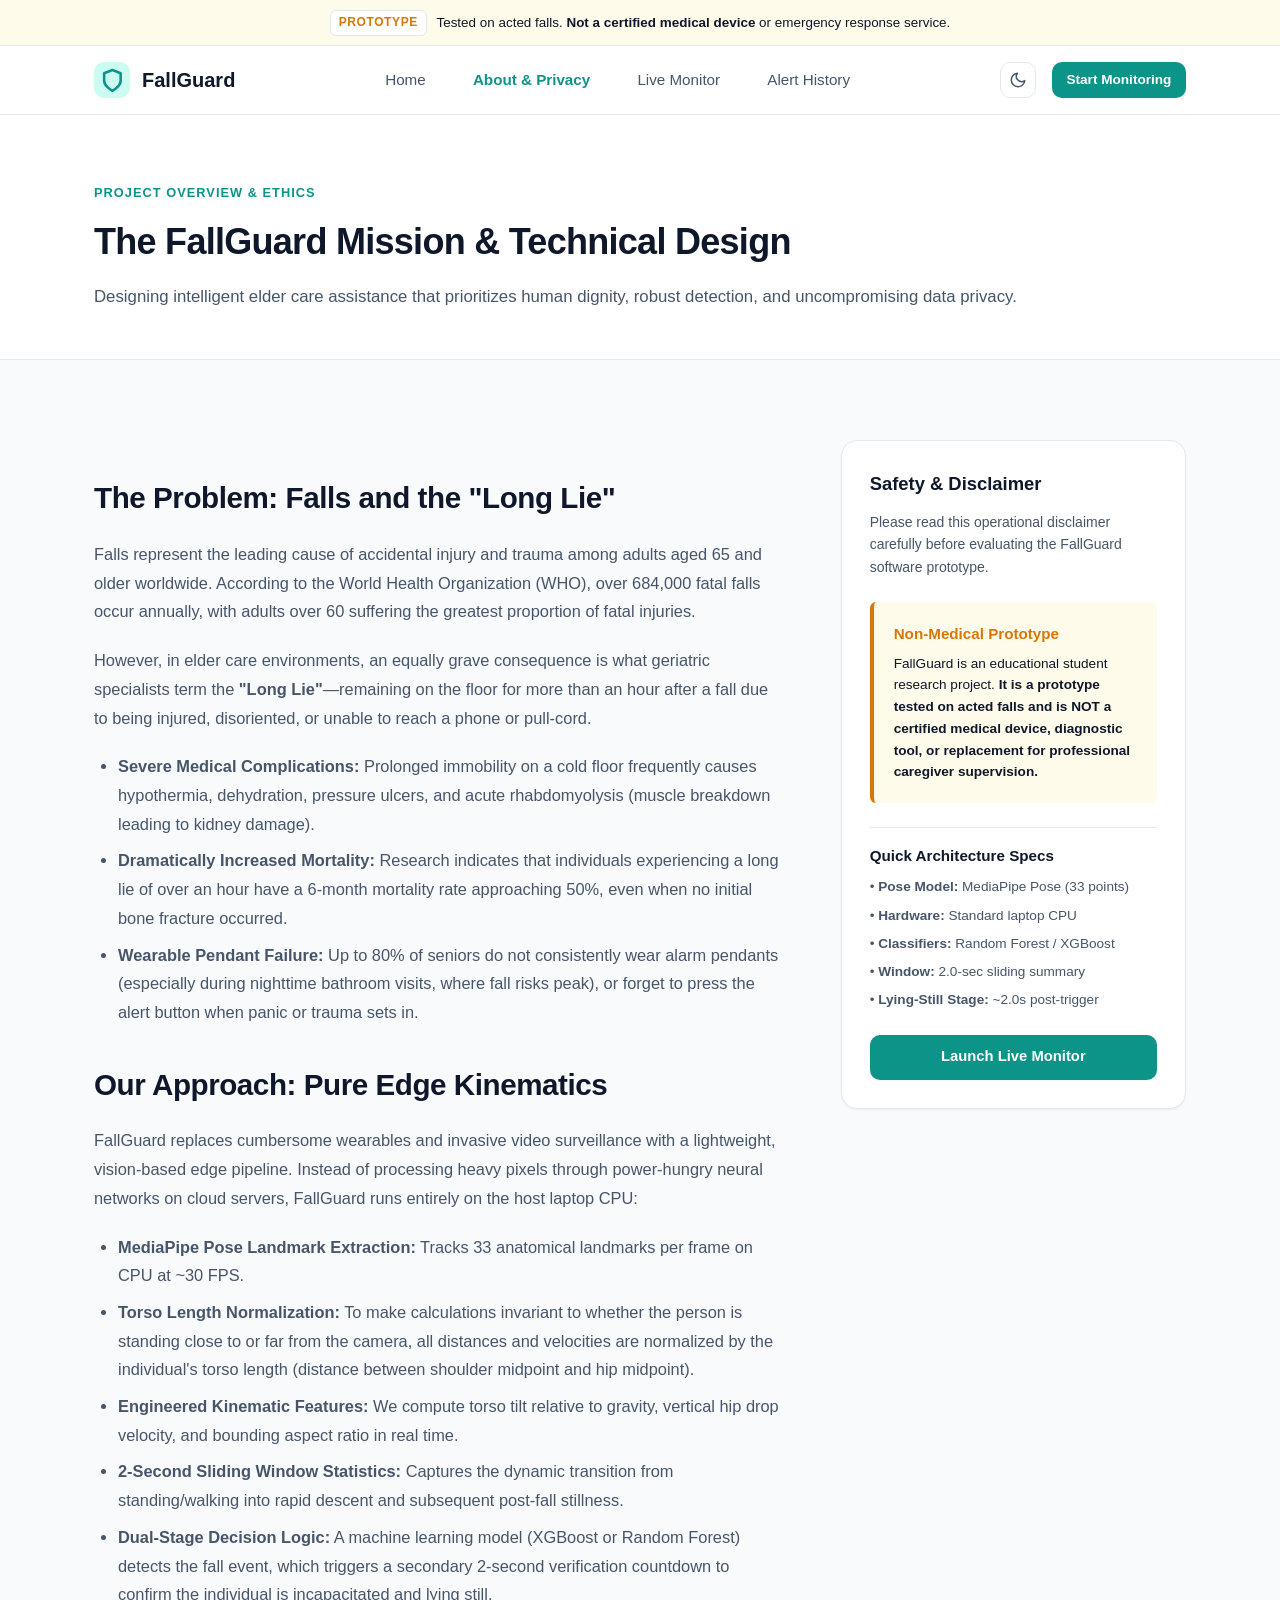
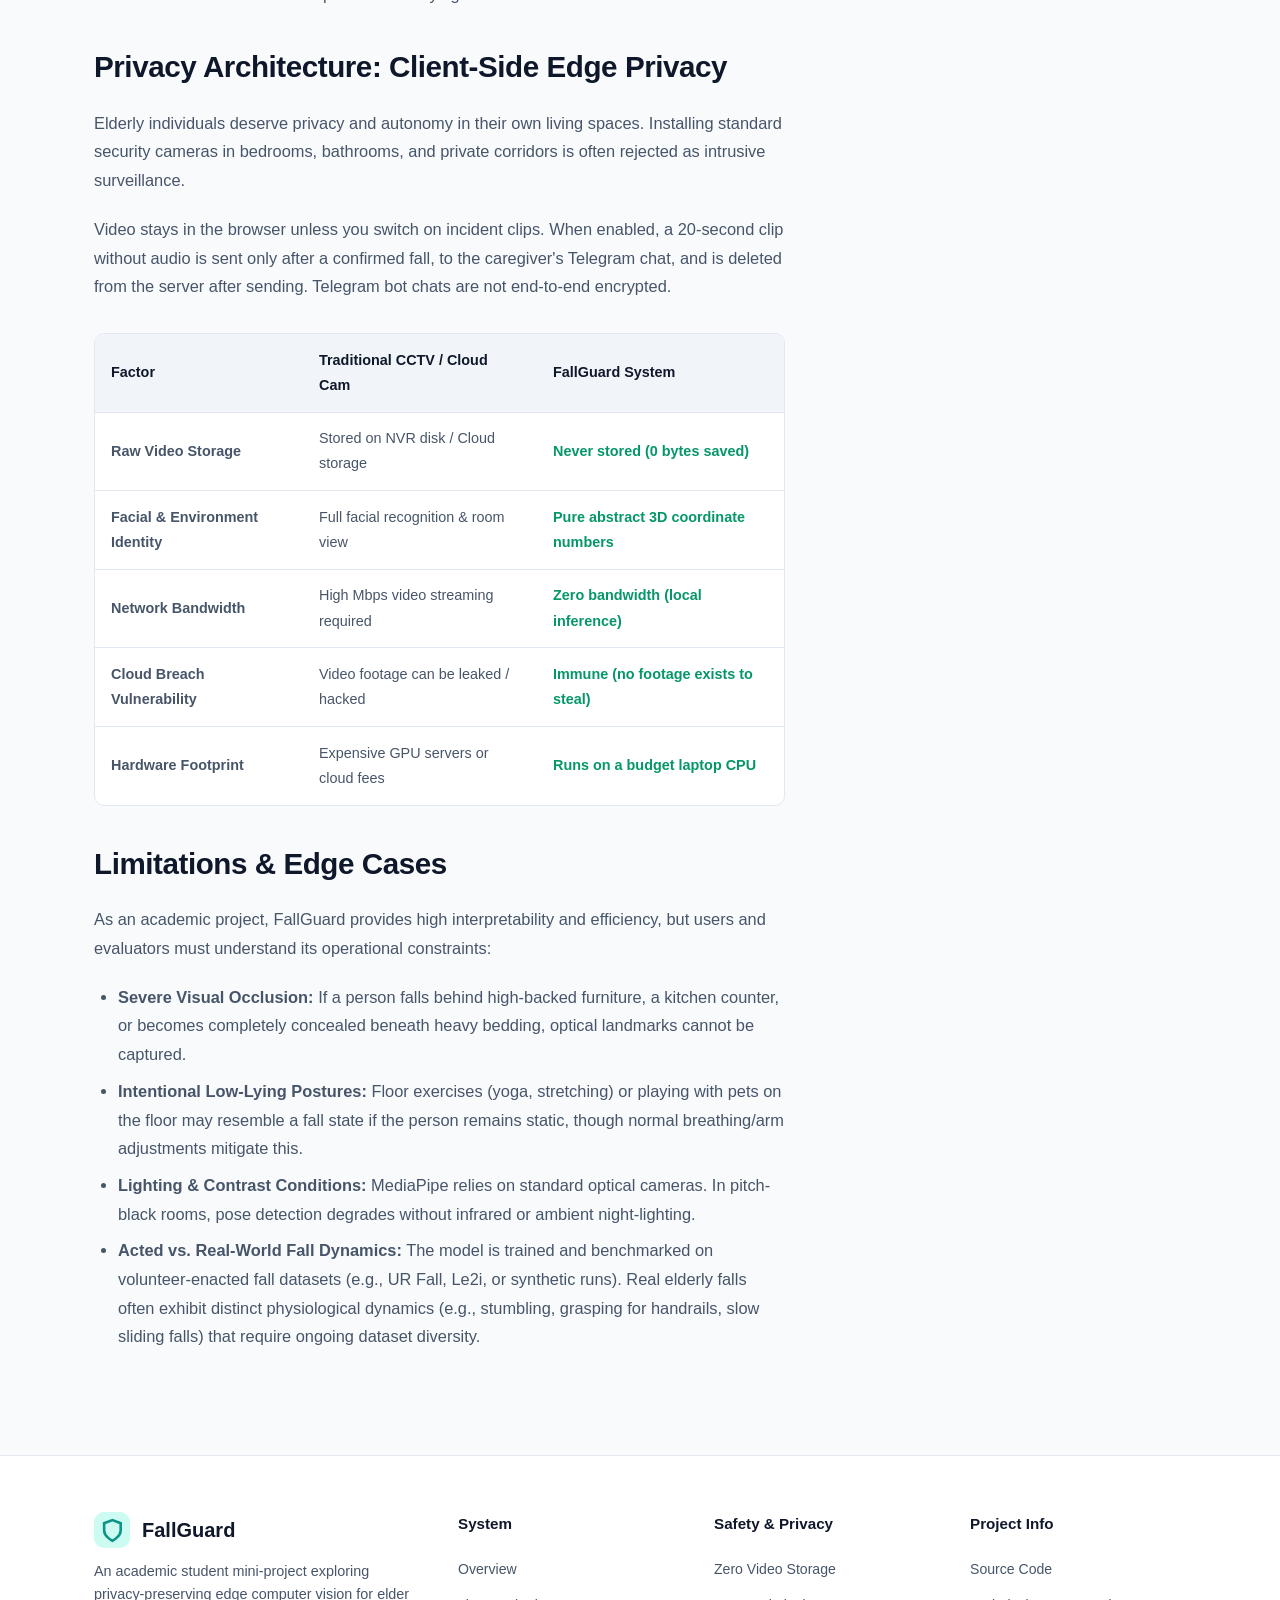
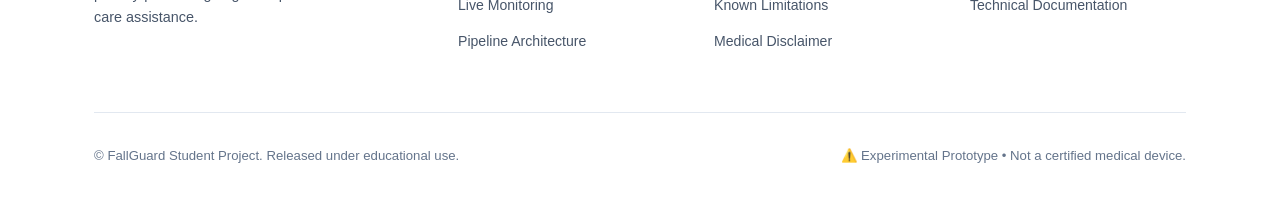
==== commit 5a3d5dde: "feat: add opt-in 20-second incident video clip and Telegram verification - Add opt-in consent flow f" ====
--- a/app/frontend/about.html
+++ b/app/frontend/about.html
@@ -102,12 +102,12 @@
             </section>
 
             <section id="privacy">
-              <h2>Privacy Architecture: Zero Raw Video Transmission</h2>
+              <h2>Privacy Architecture: Client-Side Edge Privacy</h2>
               <p>
                 Elderly individuals deserve privacy and autonomy in their own living spaces. Installing standard security cameras in bedrooms, bathrooms, and private corridors is often rejected as intrusive surveillance.
               </p>
               <p>
-                <strong>FallGuard is built with privacy by architecture, not by policy.</strong> No raw image or video clip is ever stored on disk, sent across the network, or uploaded to any server.
+                Video stays in the browser unless you switch on incident clips. When enabled, a 20-second clip without audio is sent only after a confirmed fall, to the caregiver's Telegram chat, and is deleted from the server after sending. Telegram bot chats are not end-to-end encrypted.
               </p>
 
               <!-- Comparison Table -->
--- a/app/frontend/css/style.css
+++ b/app/frontend/css/style.css
@@ -948,6 +948,27 @@
   gap: 1rem;
 }
 
+.camera-switch-wrapper {
+  display: inline-flex;
+  align-items: center;
+  gap: 0.5rem;
+  flex-wrap: wrap;
+}
+
+.active-camera-pill {
+  display: inline-flex;
+  align-items: center;
+  font-size: 0.78rem;
+  font-weight: 600;
+  color: var(--text-muted);
+  background: var(--bg-subtle);
+  border: 1px solid var(--border-color);
+  padding: 0.35rem 0.65rem;
+  border-radius: var(--radius-full);
+  letter-spacing: 0.02em;
+  white-space: nowrap;
+}
+
 /* Video Stage & Canvas Overlay */
 .video-stage {
   position: relative;
@@ -967,8 +988,13 @@
   width: 100%;
   height: 100%;
   object-fit: cover;
+  display: block;
+  transform: none;
+  transition: transform 0.2s ease;
+}
+
+#webcam-video.mirrored {
   transform: scaleX(-1);
-  display: block;
 }
 
 #output-canvas {
@@ -978,9 +1004,14 @@
   width: 100%;
   height: 100%;
   object-fit: cover;
-  transform: scaleX(-1);
   pointer-events: none;
   z-index: 5;
+  transform: none;
+  transition: transform 0.2s ease;
+}
+
+#output-canvas.mirrored {
+  transform: scaleX(-1);
 }
 
 /* Standby Empty State */
@@ -1314,6 +1345,20 @@
   .footer-grid {
     grid-template-columns: 1fr;
   }
+  .camera-controls-bar {
+    padding: 0.85rem 1rem;
+    gap: 0.75rem;
+  }
+  .camera-controls-bar .btn,
+  .camera-controls-bar .camera-switch-wrapper .btn {
+    padding: 0.65rem 1rem;
+    font-size: 0.925rem;
+    min-height: 44px;
+  }
+  .camera-switch-wrapper {
+    width: 100%;
+    justify-content: flex-start;
+  }
 }
 
 /* ==========================================================================
@@ -1621,4 +1666,72 @@
   box-shadow: var(--shadow-md);
 }
 
-
+/* Incident Clip Recording Indicator & Badges */
+.clip-recording-pill {
+  display: inline-flex;
+  align-items: center;
+  gap: 0.5rem;
+  padding: 0.35rem 0.75rem;
+  background: rgba(239, 68, 68, 0.1);
+  border: 1px solid rgba(239, 68, 68, 0.3);
+  border-radius: var(--radius-full);
+  font-size: 0.76rem;
+  font-weight: 600;
+  color: #ef4444;
+  margin-top: 0.5rem;
+  animation: fadeIn 0.3s ease;
+}
+
+.clip-rec-dot {
+  width: 8px;
+  height: 8px;
+  background-color: #ef4444;
+  border-radius: 50%;
+  display: inline-block;
+  animation: pulseDot 1.5s infinite;
+}
+
+@keyframes pulseDot {
+  0% { transform: scale(0.9); opacity: 0.7; }
+  50% { transform: scale(1.3); opacity: 1; }
+  100% { transform: scale(0.9); opacity: 0.7; }
+}
+
+.badge-clip {
+  display: inline-flex;
+  align-items: center;
+  gap: 0.25rem;
+  padding: 0.2rem 0.5rem;
+  border-radius: var(--radius-full);
+  font-size: 0.72rem;
+  font-weight: 600;
+  letter-spacing: 0.02em;
+}
+
+.badge-clip.sent {
+  background: var(--safe-bg);
+  color: var(--safe);
+}
+
+.badge-clip.pending {
+  background: var(--info-bg);
+  color: var(--info);
+}
+
+.badge-clip.skipped {
+  background: var(--bg-subtle);
+  color: var(--text-muted);
+}
+
+.badge-clip.failed {
+  background: var(--alert-bg);
+  color: var(--alert);
+}
+
+.badge-clip.disabled {
+  background: var(--bg-subtle);
+  color: var(--text-faint);
+}
+
+
+
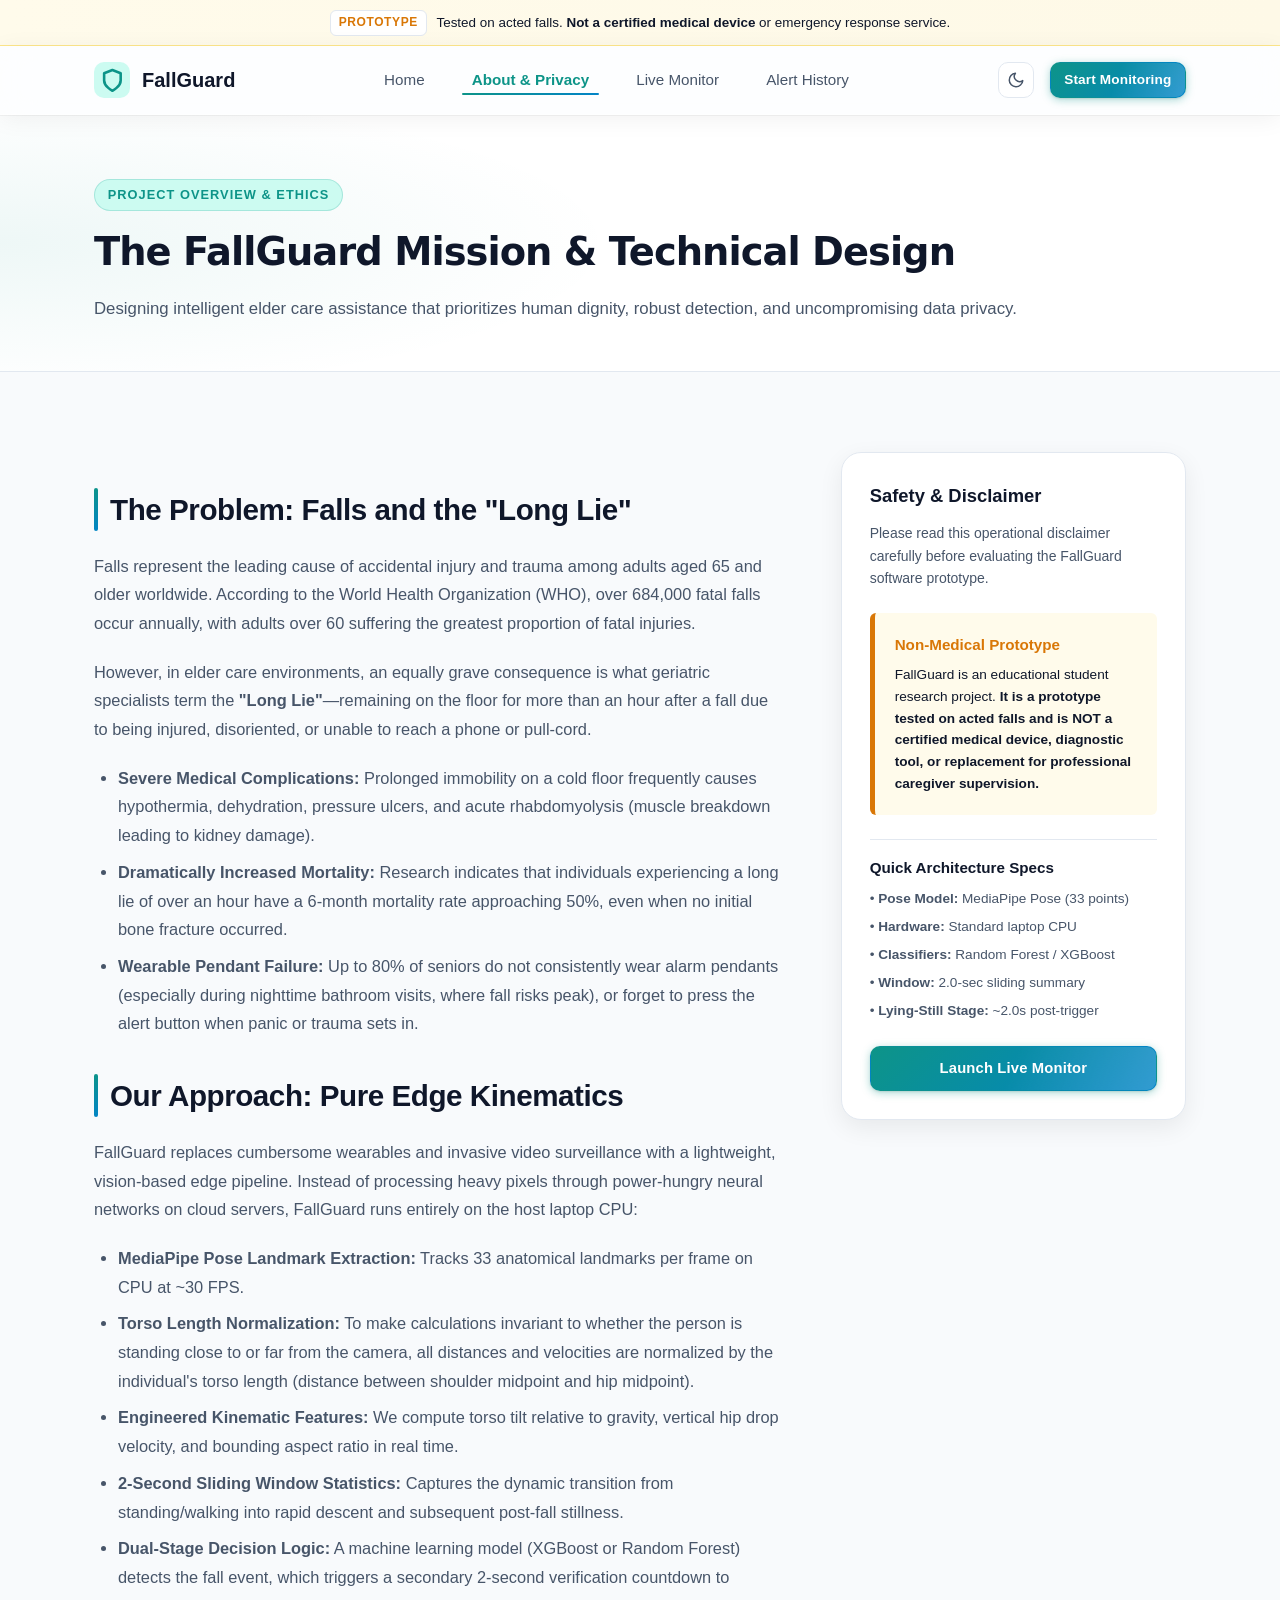
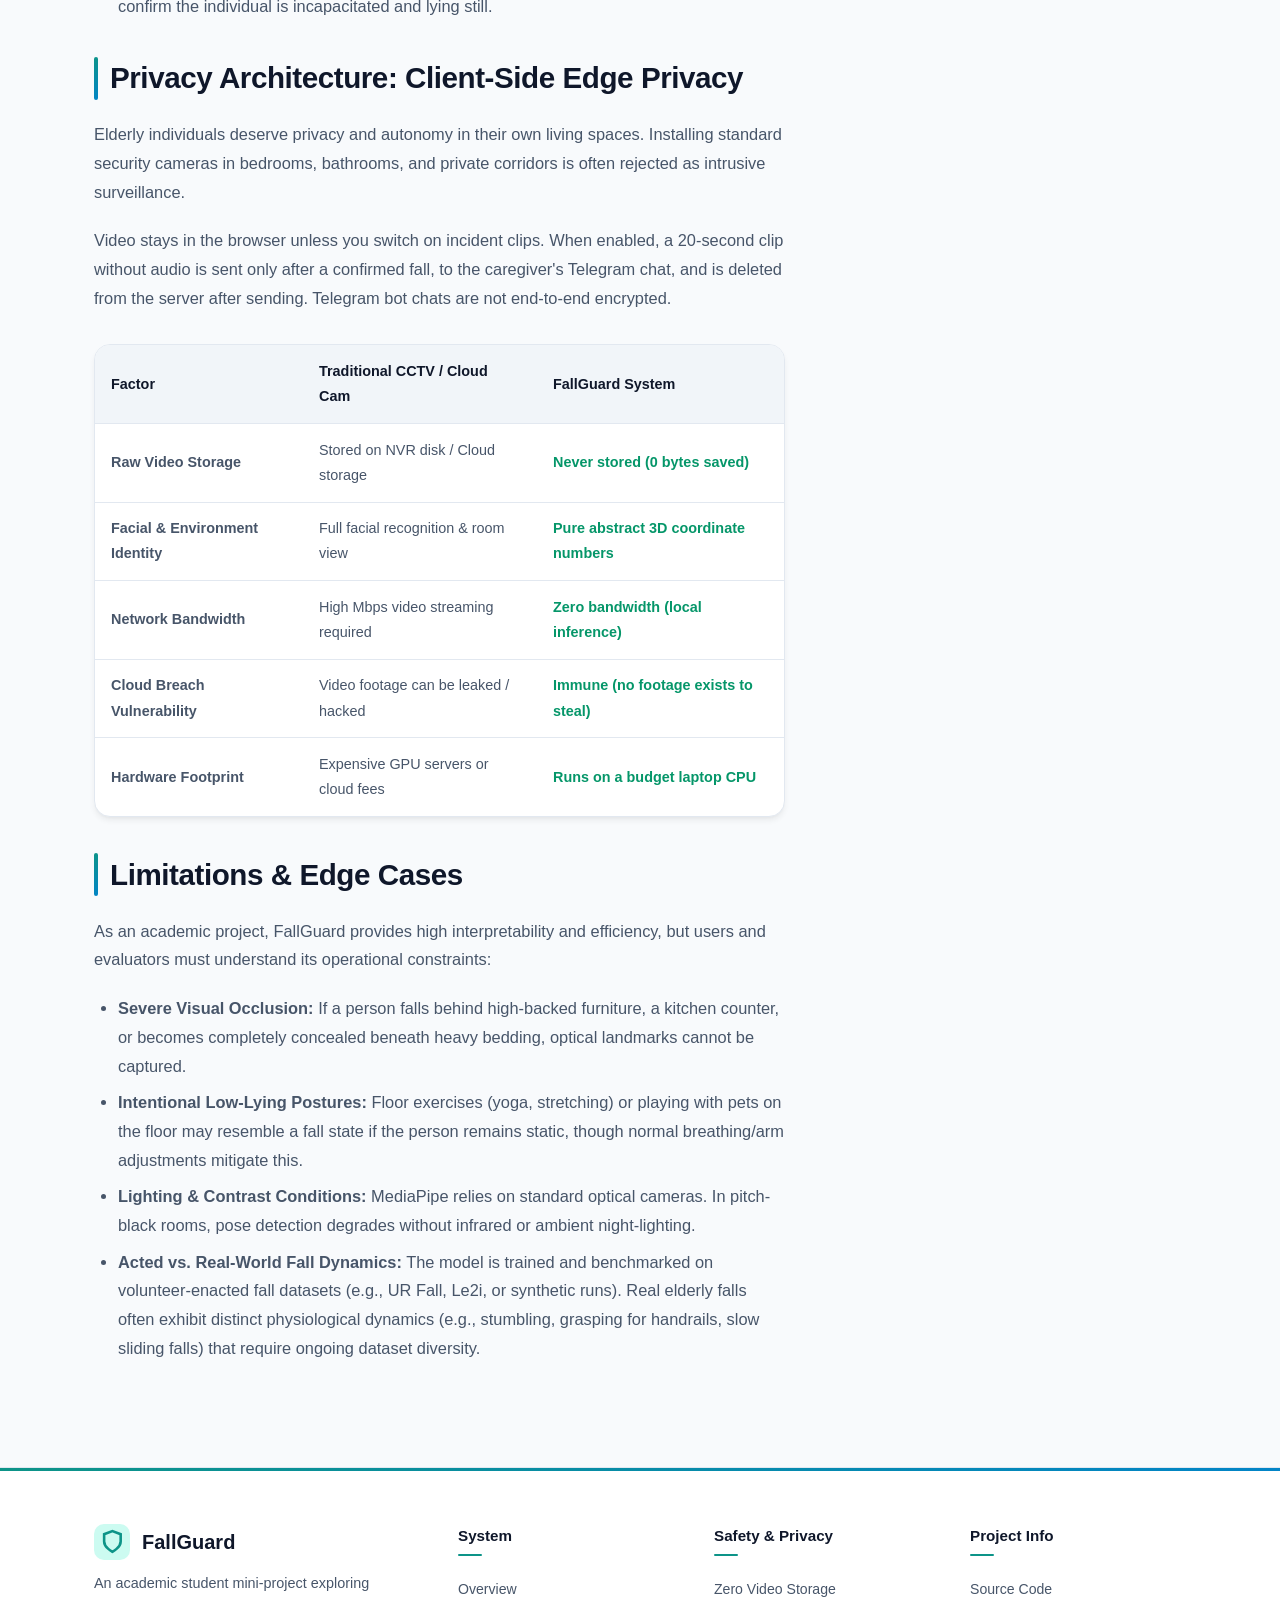
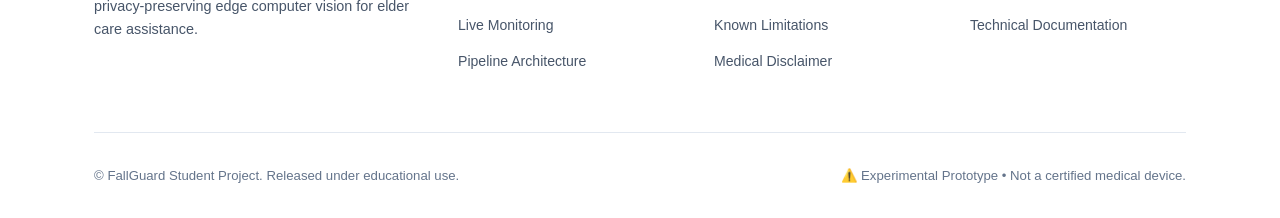
==== commit b7204b0d: "style: add polish.css — glassmorphism, micro-animations, premium visual upgrade" ====
--- a/app/frontend/about.html
+++ b/app/frontend/about.html
@@ -5,9 +5,12 @@
   <meta name="viewport" content="width=device-width, initial-scale=1.0">
   <title>About FallGuard - Problem, Approach, & Privacy Architecture</title>
   <meta name="description" content="Learn about FallGuard's approach to elderly fall detection, solving the 'long lie' problem with zero raw video storage and strict edge privacy.">
+  <link rel="icon" type="image/svg+xml" href="data:image/svg+xml,%3Csvg xmlns='http://www.w3.org/2000/svg' viewBox='0 0 24 24' fill='none' stroke='%230d9488' stroke-width='2.5' stroke-linecap='round' stroke-linejoin='round'%3E%3Cpath d='M12 22s8-4 8-10V5l-8-3-8 3v7c0 6 8 10 8 10z'/%3E%3C/svg%3E">
   <link rel="stylesheet" href="css/style.css">
+  <link rel="stylesheet" href="css/polish.css">
 </head>
 <body>
+  <a href="#main-content" class="skip-link">Skip to main content</a>
 
   <!-- Top Safety Disclaimer Banner -->
   <aside class="disclaimer-banner" role="alert">
@@ -53,7 +56,7 @@
     </div>
   </header>
 
-  <main>
+  <main id="main-content">
     <!-- Page Header -->
     <header class="about-hero">
       <div class="container">
--- a/app/frontend/css/polish.css
+++ b/app/frontend/css/polish.css
@@ -0,0 +1,633 @@
+/* ==========================================================================
+   FallGuard — Visual Polish Layer  (polish.css)
+   Loaded AFTER style.css. Purely additive — no JS-selector interference,
+   no video/canvas sizing changes, no layout breaks.
+   ========================================================================== */
+
+/* --------------------------------------------------------------------------
+   Extended Design Tokens
+   -------------------------------------------------------------------------- */
+:root {
+  --grad-teal:          linear-gradient(135deg, #0d9488 0%, #0284c7 100%);
+  --glass-bg-light:     rgba(255, 255, 255, 0.72);
+  --glass-border-light: rgba(255, 255, 255, 0.60);
+  --radius-xl:          20px;
+  --radius-2xl:         28px;
+  --ease-spring:        cubic-bezier(0.34, 1.56, 0.64, 1);
+  --ease-out:           cubic-bezier(0.22, 1, 0.36, 1);
+  --font-display:       "Inter", ui-sans-serif, system-ui, -apple-system, sans-serif;
+}
+
+@media (prefers-color-scheme: dark) {
+  :root:not([data-theme="light"]) {
+    --glass-bg-light:     rgba(19, 29, 51, 0.88);
+    --glass-border-light: rgba(255, 255, 255, 0.07);
+  }
+}
+:root[data-theme="dark"] {
+  --glass-bg-light:     rgba(19, 29, 51, 0.88);
+  --glass-border-light: rgba(255, 255, 255, 0.07);
+}
+
+/* --------------------------------------------------------------------------
+   Reduced-motion safety net
+   -------------------------------------------------------------------------- */
+@media (prefers-reduced-motion: reduce) {
+  *, *::before, *::after {
+    animation-duration: 0.01ms !important;
+    animation-iteration-count: 1 !important;
+    transition-duration: 0.01ms !important;
+  }
+}
+
+/* --------------------------------------------------------------------------
+   Custom scrollbar
+   -------------------------------------------------------------------------- */
+html {
+  scrollbar-width: thin;
+  scrollbar-color: var(--primary) var(--bg-subtle);
+}
+::-webkit-scrollbar               { width: 6px; height: 6px; }
+::-webkit-scrollbar-track         { background: var(--bg-subtle); }
+::-webkit-scrollbar-thumb         { background: var(--primary); border-radius: 99px; }
+::-webkit-scrollbar-thumb:hover   { background: var(--primary-hover); }
+
+/* --------------------------------------------------------------------------
+   Navbar — glassmorphism upgrade
+   -------------------------------------------------------------------------- */
+.site-header {
+  background: var(--glass-bg-light);
+  backdrop-filter: blur(20px) saturate(1.8);
+  -webkit-backdrop-filter: blur(20px) saturate(1.8);
+  border-bottom: 1px solid var(--glass-border-light);
+  box-shadow: 0 1px 0 rgba(0,0,0,.04), 0 4px 24px rgba(0,0,0,.06);
+}
+
+/* Animated underline on nav links */
+.nav-link {
+  position: relative;
+}
+.nav-link::after {
+  content: "";
+  position: absolute;
+  left: 0;
+  right: 0;
+  bottom: 0;
+  height: 2px;
+  background: var(--grad-teal);
+  border-radius: 2px;
+  transform: scaleX(0);
+  transform-origin: right;
+  transition: transform 0.25s var(--ease-out);
+}
+.nav-link:hover::after,
+.nav-link.active::after {
+  transform: scaleX(1);
+  transform-origin: left;
+}
+
+/* Brand icon hover effect */
+.brand-icon {
+  transition: transform 0.3s var(--ease-spring), box-shadow 0.3s ease;
+}
+.brand:hover .brand-icon {
+  transform: scale(1.12) rotate(-6deg);
+  box-shadow: 0 0 16px var(--primary-glow);
+}
+
+/* --------------------------------------------------------------------------
+   Disclaimer banner — warm gradient
+   -------------------------------------------------------------------------- */
+.disclaimer-banner {
+  background: linear-gradient(90deg, #fffbeb 0%, #fef9e7 100%);
+  border-bottom-color: #fde68a;
+}
+@media (prefers-color-scheme: dark) {
+  :root:not([data-theme="light"]) .disclaimer-banner {
+    background: linear-gradient(90deg, rgba(120,75,0,.18) 0%, rgba(120,75,0,.08) 100%);
+    border-bottom-color: rgba(251,191,36,.2);
+  }
+}
+:root[data-theme="dark"] .disclaimer-banner {
+  background: linear-gradient(90deg, rgba(120,75,0,.18) 0%, rgba(120,75,0,.08) 100%);
+  border-bottom-color: rgba(251,191,36,.2);
+}
+
+/* --------------------------------------------------------------------------
+   Hero Section — rich gradient + animated grid mesh
+   -------------------------------------------------------------------------- */
+.hero {
+  background:
+    radial-gradient(ellipse 80% 60% at 85% 10%, rgba(13,148,136,.18) 0%, transparent 55%),
+    radial-gradient(ellipse 60% 50% at 10% 80%, rgba(2,132,199,.12) 0%, transparent 55%),
+    var(--bg-primary);
+  padding: 6rem 0 5rem;
+  position: relative;
+  overflow: hidden;
+}
+
+.hero::before {
+  content: "";
+  position: absolute;
+  inset: 0;
+  background-image:
+    repeating-linear-gradient(0deg, transparent, transparent 39px, rgba(13,148,136,.03) 40px),
+    repeating-linear-gradient(90deg, transparent, transparent 39px, rgba(13,148,136,.03) 40px);
+  pointer-events: none;
+}
+
+/* Hero typography */
+.hero-title {
+  font-family: var(--font-display);
+  font-size: 3.25rem;
+  font-weight: 900;
+  letter-spacing: -0.03em;
+  line-height: 1.1;
+}
+
+/* Staggered float-in animations */
+.hero-pill   { animation: floatUp 0.6s var(--ease-out) both; }
+.hero-title  { animation: floatUp 0.7s var(--ease-out) 0.08s both; }
+.hero-desc   { animation: floatUp 0.7s var(--ease-out) 0.16s both; }
+.hero-actions{ animation: floatUp 0.7s var(--ease-out) 0.24s both; }
+.hero-stats  { animation: floatUp 0.7s var(--ease-out) 0.32s both; }
+
+@keyframes floatUp {
+  from { opacity: 0; transform: translateY(18px); }
+  to   { opacity: 1; transform: translateY(0); }
+}
+
+/* Stat values — gradient text */
+.stat-item h4 {
+  font-size: 1.75rem;
+  font-weight: 900;
+  background: var(--grad-teal);
+  -webkit-background-clip: text;
+  -webkit-text-fill-color: transparent;
+  background-clip: text;
+}
+
+/* Hero card — glassmorphism panel */
+.hero-card {
+  background: var(--glass-bg-light);
+  backdrop-filter: blur(18px) saturate(1.6);
+  -webkit-backdrop-filter: blur(18px) saturate(1.6);
+  border: 1px solid var(--glass-border-light);
+  border-radius: var(--radius-xl);
+  box-shadow:
+    0 0 0 1px rgba(13,148,136,.12),
+    0 20px 60px rgba(0,0,0,.12);
+  animation: floatUp 0.8s var(--ease-out) 0.12s both;
+  transition: transform 0.4s var(--ease-spring), box-shadow 0.4s ease;
+}
+.hero-card:hover {
+  transform: translateY(-6px) scale(1.012);
+  box-shadow:
+    0 0 0 1px rgba(13,148,136,.2),
+    0 28px 80px rgba(0,0,0,.16),
+    0 0 40px rgba(13,148,136,.1);
+}
+
+/* Skeleton SVG gentle float */
+.skeleton-svg {
+  animation: skeletonFloat 4s ease-in-out infinite;
+}
+@keyframes skeletonFloat {
+  0%, 100% { transform: translateY(0); }
+  50%       { transform: translateY(-6px); }
+}
+
+/* Metric mini — hover highlight */
+.metric-mini {
+  border: 1px solid transparent;
+  transition: background 0.2s ease, box-shadow 0.2s ease;
+}
+.metric-mini:hover {
+  background: var(--primary-light);
+  border-color: rgba(13,148,136,.2);
+  box-shadow: 0 0 12px rgba(13,148,136,.12);
+}
+
+/* --------------------------------------------------------------------------
+   Buttons — depth, shimmer, spring interactions
+   -------------------------------------------------------------------------- */
+.btn {
+  position: relative;
+  overflow: hidden;
+  letter-spacing: 0.01em;
+}
+
+/* Shimmer sweep on hover */
+.btn-primary::after {
+  content: "";
+  position: absolute;
+  inset: 0;
+  background: linear-gradient(110deg, transparent 25%, rgba(255,255,255,.18) 50%, transparent 75%);
+  background-size: 200% 100%;
+  background-position: 200% 0;
+  transition: background-position 0.45s ease;
+}
+.btn-primary:hover::after {
+  background-position: -200% 0;
+}
+
+.btn-primary {
+  background: var(--grad-teal);
+  box-shadow: 0 2px 8px rgba(13,148,136,.35), 0 1px 2px rgba(0,0,0,.1);
+}
+.btn-primary:hover {
+  box-shadow: 0 6px 20px rgba(13,148,136,.45);
+  transform: translateY(-2px) scale(1.02);
+}
+.btn-primary:active {
+  transform: translateY(0) scale(0.99);
+  box-shadow: 0 1px 4px rgba(13,148,136,.3);
+}
+
+.btn-outline {
+  border-width: 1.5px;
+}
+.btn-outline:hover {
+  background: var(--primary-light);
+  border-color: var(--primary);
+  box-shadow: 0 0 0 3px var(--primary-glow);
+}
+
+/* Focus rings */
+.btn:focus-visible,
+a:focus-visible,
+input:focus-visible,
+select:focus-visible,
+textarea:focus-visible,
+button:focus-visible {
+  outline: 2.5px solid var(--primary);
+  outline-offset: 3px;
+  border-radius: var(--radius-sm);
+}
+
+/* --------------------------------------------------------------------------
+   Section tag pill — styled badge
+   -------------------------------------------------------------------------- */
+.section-tag {
+  display: inline-flex;
+  align-items: center;
+  gap: 0.4rem;
+  padding: 0.3rem 0.8rem;
+  background: var(--primary-light);
+  border: 1px solid rgba(13,148,136,.2);
+  border-radius: var(--radius-full);
+}
+
+.section-title {
+  font-family: var(--font-display);
+  font-size: 2.4rem;
+  font-weight: 900;
+  letter-spacing: -0.025em;
+}
+
+/* --------------------------------------------------------------------------
+   Step Cards — spring hover
+   -------------------------------------------------------------------------- */
+.step-card {
+  border-radius: var(--radius-xl);
+  border: 1.5px solid var(--border-color);
+  transition: transform 0.3s var(--ease-spring), box-shadow 0.3s ease, border-color 0.3s ease;
+}
+.step-card:hover {
+  transform: translateY(-8px) scale(1.015);
+  box-shadow: 0 16px 40px rgba(0,0,0,.1), 0 0 0 1.5px var(--primary);
+  border-color: var(--primary);
+}
+
+.step-num {
+  background: var(--grad-teal);
+  color: #fff;
+  width: 2.5rem;
+  height: 2.5rem;
+  font-weight: 900;
+  box-shadow: 0 0 0 0 rgba(13,148,136,.35);
+  transition: box-shadow 0.35s ease;
+}
+.step-card:hover .step-num {
+  box-shadow: 0 0 0 6px rgba(13,148,136,.18);
+}
+
+/* --------------------------------------------------------------------------
+   Feature Cards — left accent bar + spring hover
+   -------------------------------------------------------------------------- */
+.feature-card {
+  border-radius: var(--radius-xl);
+  border: 1.5px solid var(--border-color);
+  position: relative;
+  overflow: hidden;
+  transition: transform 0.3s var(--ease-spring), box-shadow 0.3s ease, border-color 0.3s ease;
+}
+.feature-card::before {
+  content: "";
+  position: absolute;
+  top: 0;
+  bottom: 0;
+  left: 0;
+  width: 3px;
+  background: var(--grad-teal);
+  border-radius: 0 3px 3px 0;
+  transform: scaleY(0);
+  transform-origin: bottom;
+  transition: transform 0.3s var(--ease-out);
+}
+.feature-card:hover::before {
+  transform: scaleY(1);
+  transform-origin: top;
+}
+.feature-card:hover {
+  transform: translateY(-6px) scale(1.012);
+  box-shadow: 0 20px 50px rgba(0,0,0,.1), 0 0 0 1.5px var(--primary);
+  border-color: var(--primary);
+}
+
+.feature-icon-wrapper {
+  transition: transform 0.3s var(--ease-spring), box-shadow 0.3s ease;
+}
+.feature-card:hover .feature-icon-wrapper {
+  transform: scale(1.12) rotate(-5deg);
+  box-shadow: 0 0 20px var(--primary-glow);
+}
+
+/* --------------------------------------------------------------------------
+   CTA Box — deep dark gradient
+   -------------------------------------------------------------------------- */
+.cta-box {
+  background:
+    radial-gradient(ellipse 70% 80% at 50% 120%, rgba(13,148,136,.22) 0%, transparent 60%),
+    linear-gradient(135deg, #0b1829 0%, #0f2744 50%, #0a2535 100%);
+  border-radius: var(--radius-2xl);
+  border: 1px solid rgba(13,148,136,.2);
+  box-shadow:
+    0 0 0 1px rgba(255,255,255,.04),
+    0 24px 80px rgba(0,0,0,.35),
+    inset 0 0 60px rgba(13,148,136,.08);
+  position: relative;
+  overflow: hidden;
+}
+.cta-box::before {
+  content: "";
+  position: absolute;
+  inset: 0;
+  background: repeating-linear-gradient(-45deg, transparent, transparent 19px, rgba(255,255,255,.013) 20px);
+  pointer-events: none;
+}
+
+/* --------------------------------------------------------------------------
+   Monitor Page Cards
+   -------------------------------------------------------------------------- */
+.camera-preview-container {
+  border-radius: var(--radius-xl);
+  border: 1.5px solid var(--border-color);
+  box-shadow: 0 8px 32px rgba(0,0,0,.12);
+  transition: box-shadow 0.3s ease;
+}
+.camera-preview-container:hover {
+  box-shadow: 0 12px 48px rgba(0,0,0,.18), 0 0 0 1.5px var(--primary);
+}
+
+.camera-preview-header {
+  background: linear-gradient(90deg, var(--bg-surface) 0%, var(--bg-subtle) 100%);
+}
+
+.telemetry-card {
+  border-radius: var(--radius-xl);
+  border: 1.5px solid var(--border-color);
+  transition: box-shadow 0.3s ease, border-color 0.3s ease;
+}
+.telemetry-card:hover {
+  box-shadow: var(--shadow-md);
+  border-color: rgba(13,148,136,.25);
+}
+
+.telemetry-row {
+  transition: background 0.15s ease;
+}
+.telemetry-row:hover {
+  background: var(--bg-subtle);
+}
+
+.privacy-under-video {
+  border-radius: var(--radius-lg);
+  background: linear-gradient(90deg, var(--bg-surface) 0%, var(--safe-bg) 100%);
+  border-color: rgba(5,150,105,.2);
+}
+
+.monitor-hero {
+  background:
+    radial-gradient(ellipse 70% 120% at 100% 50%, rgba(13,148,136,.08) 0%, transparent 60%),
+    var(--bg-surface);
+}
+
+/* --------------------------------------------------------------------------
+   Emergency Alert Banner — deeper red
+   -------------------------------------------------------------------------- */
+.emergency-alert-banner {
+  background: linear-gradient(135deg, #7f1d1d 0%, #991b1b 30%, #b91c1c 65%, #dc2626 100%);
+  border-bottom: 2px solid rgba(255,255,255,.12);
+  box-shadow: 0 4px 32px rgba(185,28,28,.5);
+}
+
+.btn-dismiss {
+  font-weight: 800;
+  letter-spacing: 0.01em;
+}
+.btn-dismiss:hover {
+  transform: translateY(-2px) scale(1.04);
+  box-shadow: 0 6px 20px rgba(0,0,0,.3);
+}
+.btn-dismiss:active {
+  transform: scale(0.97);
+}
+
+/* --------------------------------------------------------------------------
+   Status badges glow
+   -------------------------------------------------------------------------- */
+.monitor-badge.normal     { box-shadow: 0 0 10px rgba(5,150,105,.12); }
+.monitor-badge.alert      { box-shadow: 0 0 20px rgba(220,38,38,.35); }
+.connection-pill.connected    { box-shadow: 0 0 10px rgba(5,150,105,.18); }
+.connection-pill.disconnected { box-shadow: 0 0 10px rgba(220,38,38,.18); }
+
+/* --------------------------------------------------------------------------
+   Alert History Table — upgraded header + striped rows
+   -------------------------------------------------------------------------- */
+.data-table {
+  border-radius: var(--radius-lg);
+  overflow: hidden;
+  border: 1.5px solid var(--border-color);
+  box-shadow: var(--shadow-md);
+}
+.data-table thead th {
+  background: linear-gradient(180deg, var(--bg-subtle) 0%, var(--bg-surface) 100%);
+  font-size: 0.78rem;
+  font-weight: 800;
+  letter-spacing: 0.07em;
+  text-transform: uppercase;
+  color: var(--text-faint);
+  border-bottom: 2px solid var(--border-color);
+  padding: 1rem 1.25rem;
+}
+.data-table tbody tr:nth-child(even) {
+  background: rgba(0,0,0,.018);
+}
+@media (prefers-color-scheme: dark) {
+  :root:not([data-theme="light"]) .data-table tbody tr:nth-child(even) {
+    background: rgba(255,255,255,.025);
+  }
+}
+:root[data-theme="dark"] .data-table tbody tr:nth-child(even) {
+  background: rgba(255,255,255,.025);
+}
+.data-table tbody tr:hover {
+  background: var(--primary-light) !important;
+}
+
+/* --------------------------------------------------------------------------
+   About page — prose h2 accent bar
+   -------------------------------------------------------------------------- */
+.about-hero {
+  background:
+    radial-gradient(ellipse 80% 100% at 0% 50%, rgba(13,148,136,.07) 0%, transparent 60%),
+    var(--bg-surface);
+}
+
+.prose h2 {
+  position: relative;
+  padding-left: 1rem;
+}
+.prose h2::before {
+  content: "";
+  position: absolute;
+  left: 0;
+  top: 0.15em;
+  bottom: 0.15em;
+  width: 4px;
+  background: var(--grad-teal);
+  border-radius: 4px;
+}
+
+.comparison-table-wrapper {
+  border-radius: var(--radius-lg);
+  box-shadow: var(--shadow-md);
+}
+
+.sidebar-box {
+  border-radius: var(--radius-xl);
+  border: 1.5px solid var(--border-color);
+  box-shadow: 0 8px 24px rgba(0,0,0,.07);
+}
+
+.disclaimer-card {
+  border-left-width: 5px;
+}
+
+/* --------------------------------------------------------------------------
+   Dismiss Toast
+   -------------------------------------------------------------------------- */
+.dismiss-toast {
+  border-radius: var(--radius-lg);
+  border-left: 5px solid var(--safe);
+  box-shadow: 0 12px 40px rgba(0,0,0,.25), 0 4px 12px rgba(0,0,0,.12);
+  backdrop-filter: blur(12px);
+}
+
+/* --------------------------------------------------------------------------
+   Settings Card
+   -------------------------------------------------------------------------- */
+.settings-card {
+  border-radius: var(--radius-xl);
+  border: 1.5px solid var(--border-color);
+}
+.settings-card:hover {
+  border-color: rgba(13,148,136,.25);
+  box-shadow: 0 8px 28px rgba(0,0,0,.1), 0 0 0 1px rgba(13,148,136,.1);
+}
+
+/* --------------------------------------------------------------------------
+   Footer — teal top strip
+   -------------------------------------------------------------------------- */
+.site-footer {
+  position: relative;
+}
+.site-footer::before {
+  content: "";
+  position: absolute;
+  top: 0; left: 0; right: 0;
+  height: 3px;
+  background: var(--grad-teal);
+}
+
+.footer-column h5 {
+  position: relative;
+  padding-bottom: 0.5rem;
+}
+.footer-column h5::after {
+  content: "";
+  position: absolute;
+  bottom: 0; left: 0;
+  width: 24px; height: 2px;
+  background: var(--primary);
+  border-radius: 2px;
+  transition: width 0.3s ease;
+}
+.footer-column:hover h5::after { width: 48px; }
+
+/* --------------------------------------------------------------------------
+   Page fade-in
+   -------------------------------------------------------------------------- */
+main > * {
+  animation: pageFade 0.5s var(--ease-out) both;
+}
+main > *:nth-child(2) { animation-delay: 0.05s; }
+main > *:nth-child(3) { animation-delay: 0.10s; }
+main > *:nth-child(4) { animation-delay: 0.15s; }
+
+@keyframes pageFade {
+  from { opacity: 0; transform: translateY(10px); }
+  to   { opacity: 1; transform: translateY(0); }
+}
+
+/* --------------------------------------------------------------------------
+   Skip-to-content link (accessibility)
+   -------------------------------------------------------------------------- */
+.skip-link {
+  position: absolute;
+  top: -100%;
+  left: 1rem;
+  z-index: 9999;
+  padding: 0.5rem 1rem;
+  background: var(--primary);
+  color: #fff;
+  border-radius: var(--radius-sm);
+  font-weight: 700;
+  transition: top 0.2s ease;
+}
+.skip-link:focus { top: 1rem; }
+
+/* --------------------------------------------------------------------------
+   Responsive tweaks
+   -------------------------------------------------------------------------- */
+@media (max-width: 768px) {
+  .hero         { padding: 4rem 0 3.5rem; }
+  .hero-title   { font-size: 2.4rem; }
+  .section-title{ font-size: 1.9rem; }
+  .cta-box      { padding: 2.5rem 1.5rem; }
+}
+@media (max-width: 480px) {
+  .hero-title { font-size: 2rem; }
+}
+
+/* --------------------------------------------------------------------------
+   Print safety
+   -------------------------------------------------------------------------- */
+@media print {
+  .site-header,
+  .emergency-alert-banner,
+  .dismiss-toast,
+  .backend-error-banner { display: none !important; }
+  main { padding: 0; }
+}
